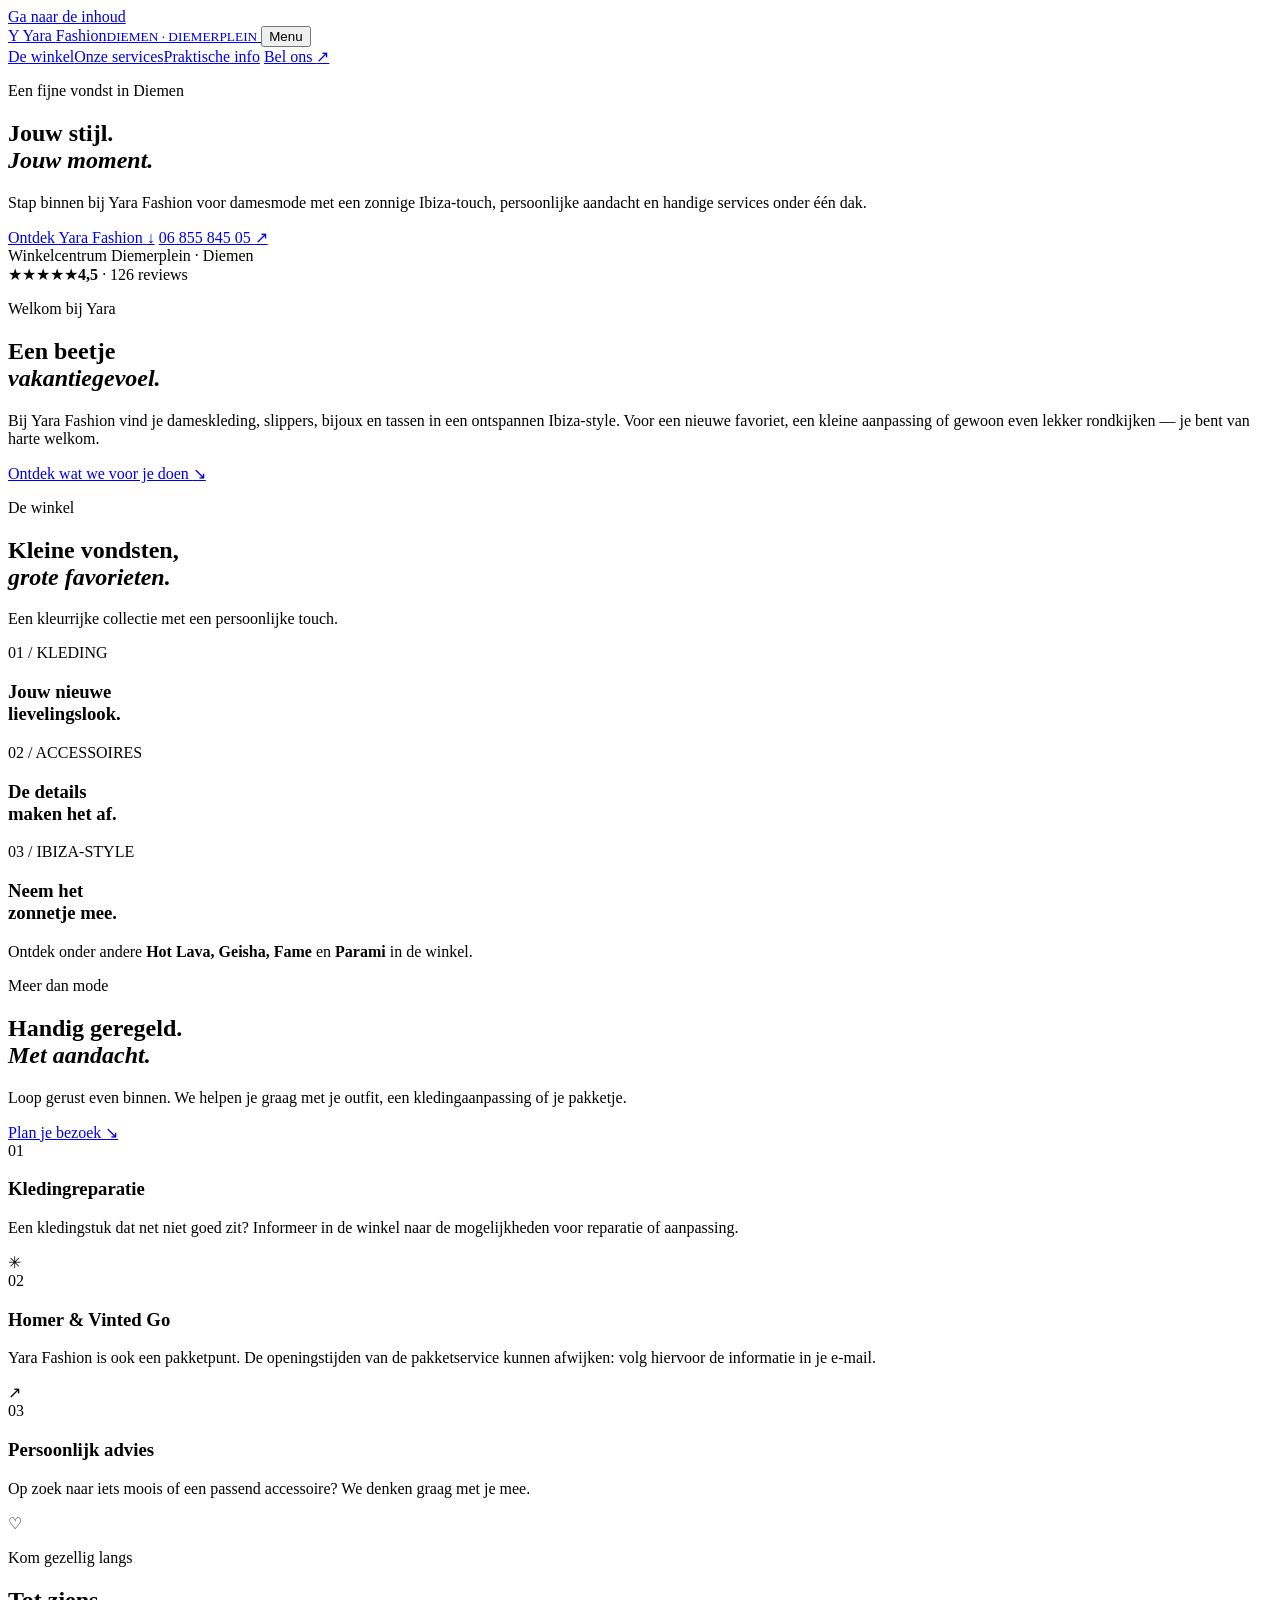
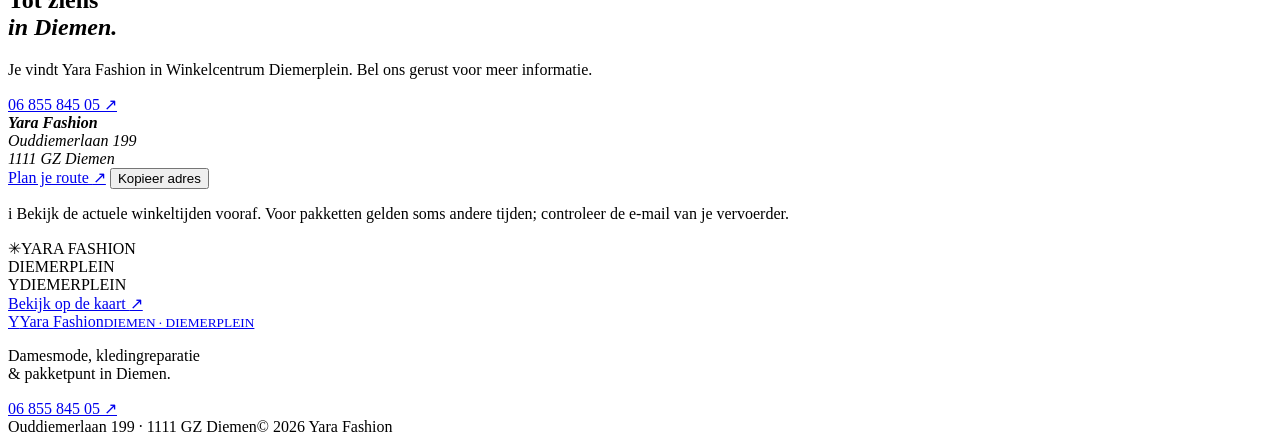
==== index.html @ a8d9d657 "Add initial HTML structure for Yara Fashion site" ====
<!doctype html>
<html lang="nl">
<head>
  <meta charset="utf-8">
  <meta name="viewport" content="width=device-width, initial-scale=1">
  <meta name="theme-color" content="#f7f4ee">
  <meta name="description" content="Ontdek Yara Fashion in Diemen: damesmode in Ibiza-style, kledingreparatie en een Homer- en Vinted Go-pakketpunt in Winkelcentrum Diemerplein.">
  <title>Yara Fashion | Damesmode, kledingreparatie & pakketpunt in Diemen</title>
  <link rel="preconnect" href="https://images.unsplash.com">
  <link rel="stylesheet" href="KledingWebsite.css">
  <script src="KledingWebsite.js" defer></script>
</head>
<body>
  <a class="skip-link" href="#main">Ga naar de inhoud</a>
  <header class="site-header">
    <div class="header-inner">
      <a class="brand" href="#home" aria-label="Yara Fashion — home">
        <span class="brand-mark" aria-hidden="true">Y</span>
        <span class="brand-name">Yara <span>Fashion</span><small>DIEMEN · DIEMERPLEIN</small></span>
      </a>
      <button class="menu-toggle" type="button" aria-expanded="false" aria-controls="site-nav">
        <span class="menu-icon" aria-hidden="true"></span><span class="menu-label">Menu</span>
      </button>
      <nav class="site-nav" id="site-nav" aria-label="Hoofdnavigatie">
        <a href="#collectie">De winkel</a><a href="#services">Onze services</a><a href="#bezoek">Praktische info</a>
        <a class="nav-cta" href="tel:+31685584505">Bel ons <span aria-hidden="true">↗</span></a>
      </nav>
    </div>
  </header>

  <main id="main">
    <section class="hero" id="home" aria-labelledby="hero-title">
      <div class="hero-image" role="img" aria-label="Kleurrijke damesmode en accessoires"></div>
      <div class="hero-overlay"></div>
      <div class="hero-content">
        <p class="eyebrow"><span></span> Een fijne vondst in Diemen</p>
        <h1 id="hero-title">Jouw stijl.<br><em>Jouw moment.</em></h1>
        <p class="hero-intro">Stap binnen bij Yara Fashion voor damesmode met een zonnige Ibiza-touch, persoonlijke aandacht en handige services onder één dak.</p>
        <div class="hero-actions">
          <a class="button button-light" href="#collectie">Ontdek Yara Fashion <span aria-hidden="true">↓</span></a>
          <a class="hero-phone" href="tel:+31685584505">06 855 845 05 <span aria-hidden="true">↗</span></a>
        </div>
      </div>
      <div class="hero-note"><span class="note-dot"></span> Winkelcentrum Diemerplein · Diemen</div>
      <div class="hero-rating" aria-label="4,5 van 5 sterren op basis van 126 reviews">
        <span class="stars" aria-hidden="true">★★★★★</span><span><strong>4,5</strong> <i>·</i> 126 reviews</span>
      </div>
    </section>

    <section class="intro section-wrap" id="collectie">
      <div class="intro-heading">
        <p class="eyebrow eyebrow-dark"><span></span> Welkom bij Yara</p>
        <h2>Een beetje<br><em>vakantiegevoel.</em></h2>
      </div>
      <div class="intro-copy">
        <p>Bij Yara Fashion vind je dameskleding, slippers, bijoux en tassen in een ontspannen Ibiza-style. Voor een nieuwe favoriet, een kleine aanpassing of gewoon even lekker rondkijken — je bent van harte welkom.</p>
        <a class="text-link" href="#services">Ontdek wat we voor je doen <span aria-hidden="true">↘</span></a>
      </div>
    </section>

    <section class="collection section-wrap" aria-labelledby="collection-title">
      <div class="section-heading">
        <div><p class="eyebrow eyebrow-dark"><span></span> De winkel</p><h2 id="collection-title">Kleine vondsten,<br><em>grote favorieten.</em></h2></div>
        <p class="section-aside">Een kleurrijke collectie met een persoonlijke touch.</p>
      </div>
      <div class="collection-grid">
        <article class="collection-card collection-fashion">
          <div class="collection-photo" role="img" aria-label="Damesmode in warme kleuren"></div>
          <div class="collection-caption"><span>01 / KLEDING</span><h3>Jouw nieuwe<br>lievelingslook.</h3></div>
        </article>
        <article class="collection-card collection-accessories">
          <div class="collection-photo" role="img" aria-label="Modeaccessoires en tassen"></div>
          <div class="collection-caption"><span>02 / ACCESSOIRES</span><h3>De details<br>maken het af.</h3></div>
        </article>
        <article class="collection-card collection-summer">
          <div class="collection-photo" role="img" aria-label="Zomerse outfit met een Ibiza-gevoel"></div>
          <div class="collection-caption"><span>03 / IBIZA-STYLE</span><h3>Neem het<br>zonnetje mee.</h3></div>
        </article>
      </div>
      <p class="brands-note">Ontdek onder andere <strong>Hot Lava, Geisha, Fame</strong> en <strong>Parami</strong> in de winkel.</p>
    </section>

    <section class="services" id="services" aria-labelledby="services-title">
      <div class="section-wrap services-inner">
        <div class="services-heading">
          <p class="eyebrow"><span></span> Meer dan mode</p>
          <h2 id="services-title">Handig geregeld.<br><em>Met aandacht.</em></h2>
          <p>Loop gerust even binnen. We helpen je graag met je outfit, een kledingaanpassing of je pakketje.</p>
          <a class="button button-outline" href="#bezoek">Plan je bezoek <span aria-hidden="true">↘</span></a>
        </div>
        <div class="service-list">
          <article class="service-item"><span class="service-number">01</span><div><h3>Kledingreparatie</h3><p>Een kledingstuk dat net niet goed zit? Informeer in de winkel naar de mogelijkheden voor reparatie of aanpassing.</p></div><span class="service-symbol" aria-hidden="true">✳</span></article>
          <article class="service-item"><span class="service-number">02</span><div><h3>Homer &amp; Vinted Go</h3><p>Yara Fashion is ook een pakketpunt. De openingstijden van de pakketservice kunnen afwijken: volg hiervoor de informatie in je e-mail.</p></div><span class="service-symbol" aria-hidden="true">↗</span></article>
          <article class="service-item"><span class="service-number">03</span><div><h3>Persoonlijk advies</h3><p>Op zoek naar iets moois of een passend accessoire? We denken graag met je mee.</p></div><span class="service-symbol" aria-hidden="true">♡</span></article>
        </div>
      </div>
    </section>

    <section class="visit section-wrap" id="bezoek" aria-labelledby="visit-title">
      <div class="visit-copy">
        <p class="eyebrow eyebrow-dark"><span></span> Kom gezellig langs</p>
        <h2 id="visit-title">Tot ziens<br><em>in Diemen.</em></h2>
        <p>Je vindt Yara Fashion in Winkelcentrum Diemerplein. Bel ons gerust voor meer informatie.</p>
        <a class="phone-number" href="tel:+31685584505">06 855 845 05 <span aria-hidden="true">↗</span></a>
        <address><strong>Yara Fashion</strong><br>Ouddiemerlaan 199<br>1111 GZ Diemen</address>
        <div class="visit-actions">
          <a class="button button-dark" href="https://www.google.com/maps/dir/?api=1&amp;destination=Ouddiemerlaan+199%2C+1111+GZ+Diemen" target="_blank" rel="noopener noreferrer">Plan je route <span aria-hidden="true">↗</span></a>
          <button class="copy-address" type="button" data-copy-address>Kopieer adres</button>
        </div>
        <p class="hours-note"><span aria-hidden="true">i</span> Bekijk de actuele winkeltijden vooraf. Voor pakketten gelden soms andere tijden; controleer de e-mail van je vervoerder.</p>
      </div>
      <div class="visit-card">
        <div class="visit-card-top"><span class="card-flower" aria-hidden="true">✳</span><span>YARA FASHION<br>DIEMERPLEIN</span></div>
        <div class="map-art" aria-hidden="true">
          <span class="map-road road-one"></span><span class="map-road road-two"></span>
          <span class="map-block block-one"></span><span class="map-block block-two"></span><span class="map-block block-three"></span>
          <span class="map-pin"><span>Y</span></span><span class="map-label">DIEMERPLEIN</span>
        </div>
        <a class="map-link" href="https://www.google.com/maps/dir/?api=1&amp;destination=Ouddiemerlaan+199%2C+1111+GZ+Diemen" target="_blank" rel="noopener noreferrer">Bekijk op de kaart <span aria-hidden="true">↗</span></a>
      </div>
    </section>
  </main>

  <footer class="site-footer">
    <div class="footer-main">
      <a class="brand footer-brand" href="#home" aria-label="Yara Fashion — terug naar boven">
        <span class="brand-mark" aria-hidden="true">Y</span><span class="brand-name">Yara <span>Fashion</span><small>DIEMEN · DIEMERPLEIN</small></span>
      </a>
      <p>Damesmode, kledingreparatie<br>&amp; pakketpunt in Diemen.</p>
      <a class="footer-phone" href="tel:+31685584505">06 855 845 05 <span aria-hidden="true">↗</span></a>
    </div>
    <div class="footer-bottom"><span>Ouddiemerlaan 199 · 1111 GZ Diemen</span><span>© <span data-year>2026</span> Yara Fashion</span></div>
  </footer>
  <div class="toast" role="status" aria-live="polite" aria-atomic="true"></div>
</body>
</html>
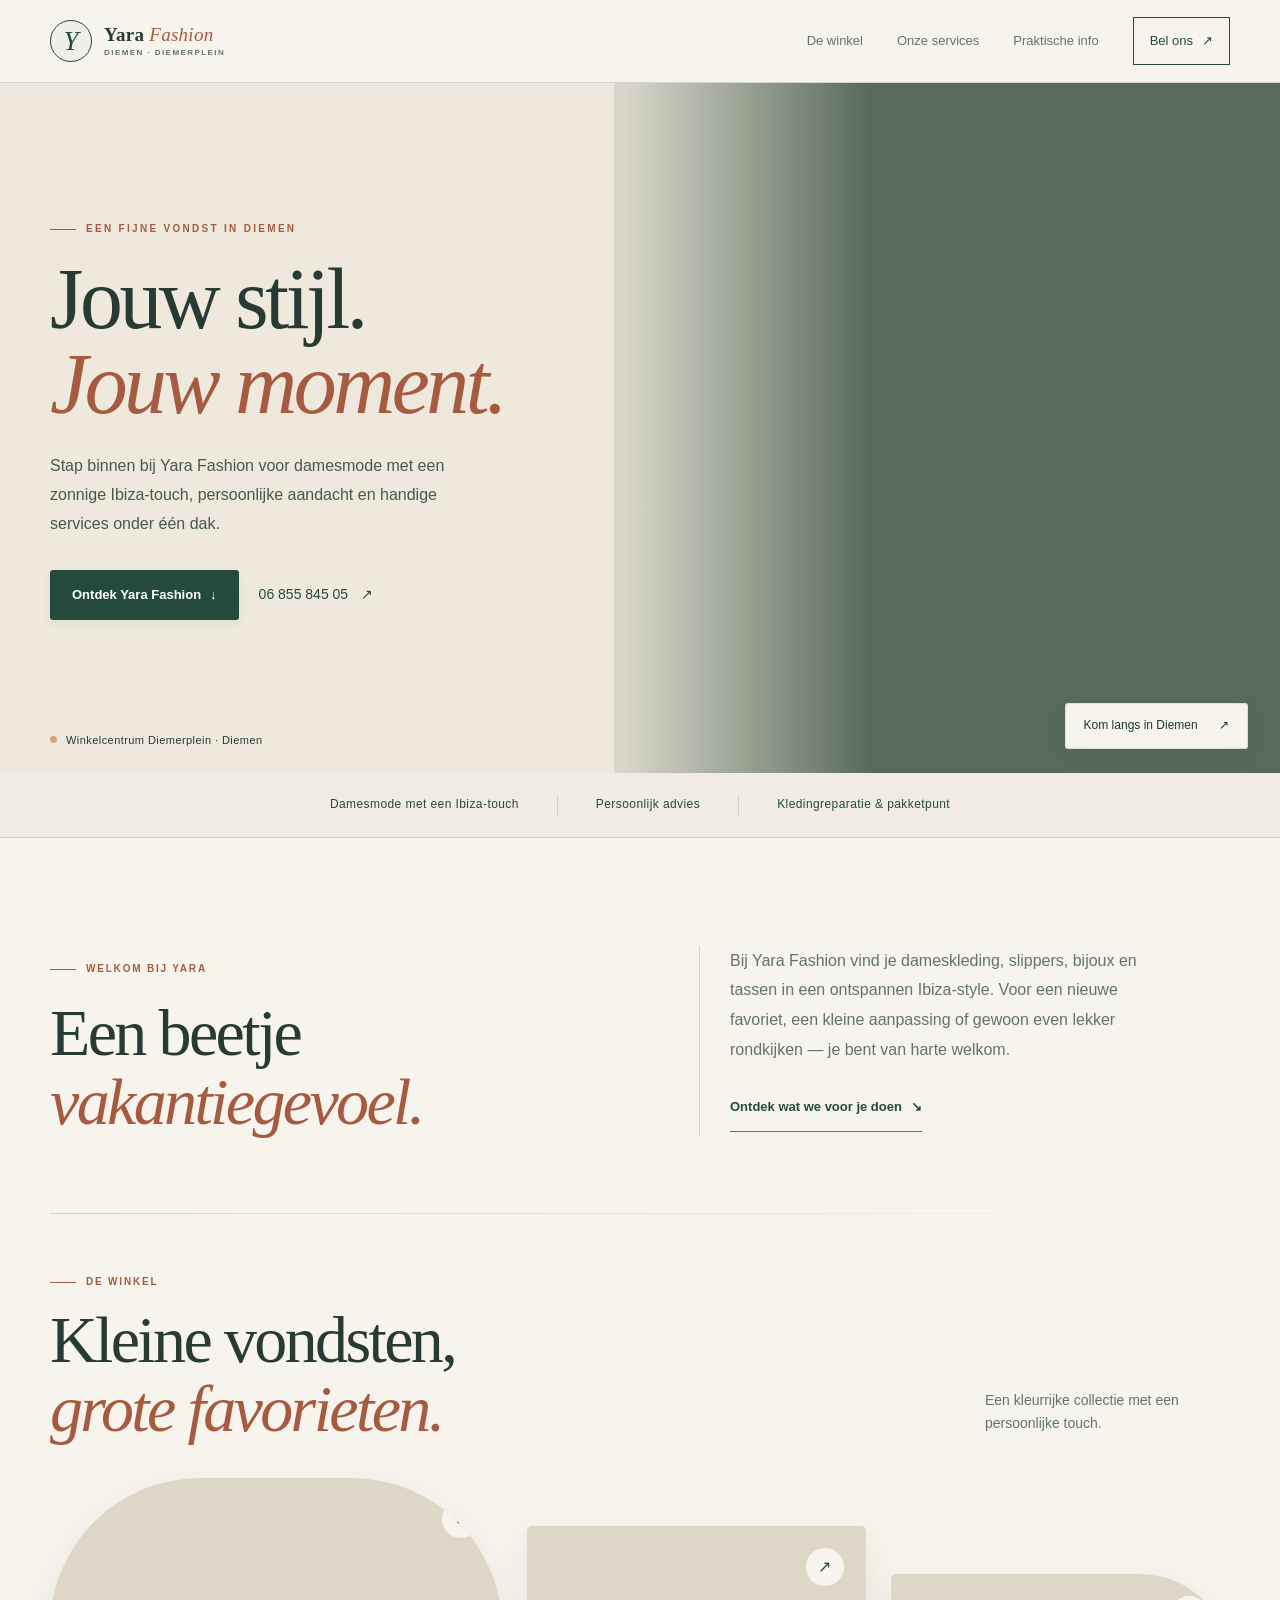
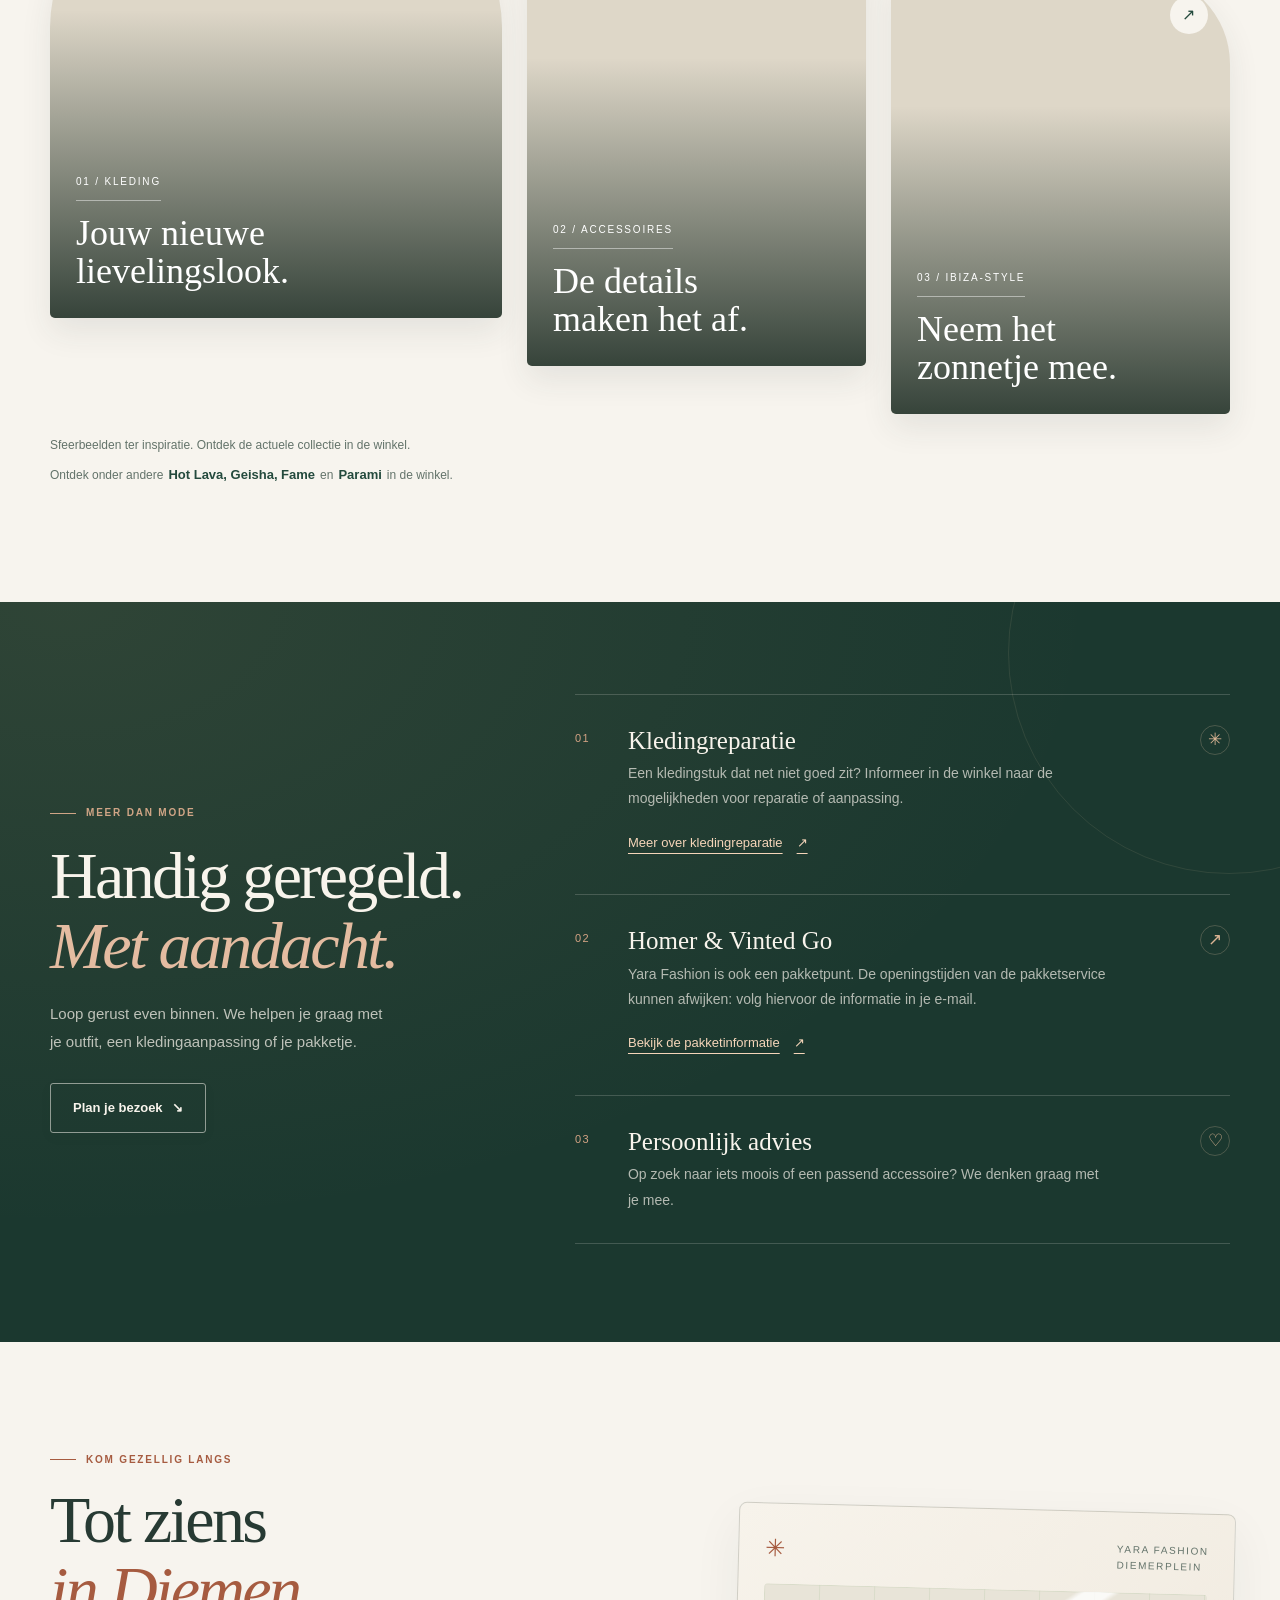
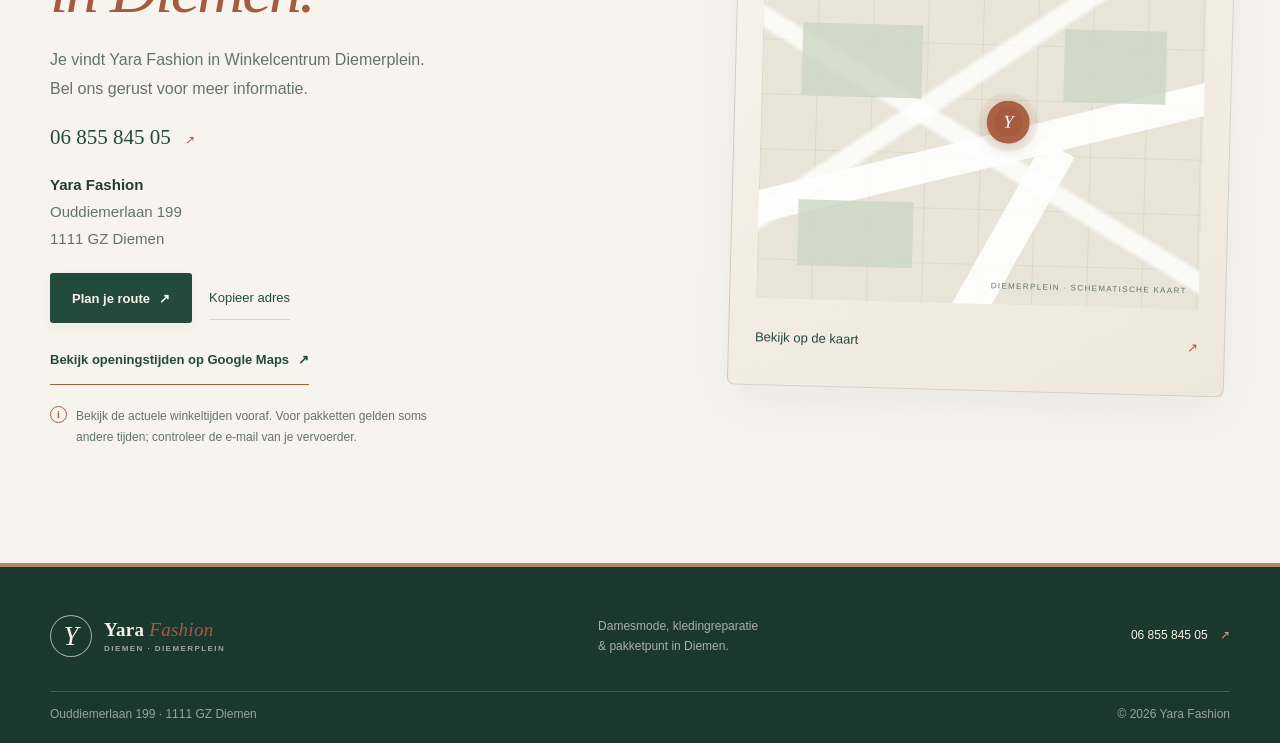
==== commit c08834d8: "Werk Yara Fashion bij met scrollanimaties en informatiepagina’s" ====
--- a/index.html
+++ b/index.html
@@ -7,12 +7,13 @@
   <meta name="description" content="Ontdek Yara Fashion in Diemen: damesmode in Ibiza-style, kledingreparatie en een Homer- en Vinted Go-pakketpunt in Winkelcentrum Diemerplein.">
   <title>Yara Fashion | Damesmode, kledingreparatie & pakketpunt in Diemen</title>
   <link rel="preconnect" href="https://images.unsplash.com">
-  <link rel="stylesheet" href="KledingWebsite.css">
-  <script src="KledingWebsite.js" defer></script>
+  <link rel="stylesheet" href="KledingWebsite.css?v=20261101-pages">
+  <script src="KledingWebsite.js?v=20261101-pages" defer></script>
 </head>
 <body>
   <a class="skip-link" href="#main">Ga naar de inhoud</a>
   <header class="site-header">
+    <div class="reading-progress" aria-hidden="true"></div>
     <div class="header-inner">
       <a class="brand" href="#home" aria-label="Yara Fashion — home">
         <span class="brand-mark" aria-hidden="true">Y</span>
@@ -22,7 +23,7 @@
         <span class="menu-icon" aria-hidden="true"></span><span class="menu-label">Menu</span>
       </button>
       <nav class="site-nav" id="site-nav" aria-label="Hoofdnavigatie">
-        <a href="#collectie">De winkel</a><a href="#services">Onze services</a><a href="#bezoek">Praktische info</a>
+        <a href="collectie.html">De winkel</a><a href="#services">Onze services</a><a href="#bezoek">Praktische info</a>
         <a class="nav-cta" href="tel:+31685584505">Bel ons <span aria-hidden="true">↗</span></a>
       </nav>
     </div>
@@ -37,15 +38,17 @@
         <h1 id="hero-title">Jouw stijl.<br><em>Jouw moment.</em></h1>
         <p class="hero-intro">Stap binnen bij Yara Fashion voor damesmode met een zonnige Ibiza-touch, persoonlijke aandacht en handige services onder één dak.</p>
         <div class="hero-actions">
-          <a class="button button-light" href="#collectie">Ontdek Yara Fashion <span aria-hidden="true">↓</span></a>
+          <a class="button button-light" href="collectie.html">Ontdek Yara Fashion <span aria-hidden="true">↓</span></a>
           <a class="hero-phone" href="tel:+31685584505">06 855 845 05 <span aria-hidden="true">↗</span></a>
         </div>
       </div>
       <div class="hero-note"><span class="note-dot"></span> Winkelcentrum Diemerplein · Diemen</div>
-      <div class="hero-rating" aria-label="4,5 van 5 sterren op basis van 126 reviews">
-        <span class="stars" aria-hidden="true">★★★★★</span><span><strong>4,5</strong> <i>·</i> 126 reviews</span>
-      </div>
+      <a class="hero-visit" href="#bezoek">Kom langs in Diemen <span aria-hidden="true">↗</span></a>
     </section>
+
+    <div class="highlights" aria-label="Bij Yara Fashion">
+      <span>Damesmode met een Ibiza-touch</span><span>Persoonlijk advies</span><span>Kledingreparatie &amp; pakketpunt</span>
+    </div>
 
     <section class="intro section-wrap" id="collectie">
       <div class="intro-heading">
@@ -64,19 +67,20 @@
         <p class="section-aside">Een kleurrijke collectie met een persoonlijke touch.</p>
       </div>
       <div class="collection-grid">
-        <article class="collection-card collection-fashion">
+        <a class="collection-card collection-fashion" href="collectie.html#kleding" aria-label="Bekijk de damesmode">
           <div class="collection-photo" role="img" aria-label="Damesmode in warme kleuren"></div>
           <div class="collection-caption"><span>01 / KLEDING</span><h3>Jouw nieuwe<br>lievelingslook.</h3></div>
-        </article>
-        <article class="collection-card collection-accessories">
+        <span class="card-arrow" aria-hidden="true">↗</span></a>
+        <a class="collection-card collection-accessories" href="collectie.html#accessoires" aria-label="Bekijk de accessoires">
           <div class="collection-photo" role="img" aria-label="Modeaccessoires en tassen"></div>
           <div class="collection-caption"><span>02 / ACCESSOIRES</span><h3>De details<br>maken het af.</h3></div>
-        </article>
-        <article class="collection-card collection-summer">
+        <span class="card-arrow" aria-hidden="true">↗</span></a>
+        <a class="collection-card collection-summer" href="collectie.html#ibiza" aria-label="Ontdek de Ibiza-style">
           <div class="collection-photo" role="img" aria-label="Zomerse outfit met een Ibiza-gevoel"></div>
           <div class="collection-caption"><span>03 / IBIZA-STYLE</span><h3>Neem het<br>zonnetje mee.</h3></div>
-        </article>
+        <span class="card-arrow" aria-hidden="true">↗</span></a>
       </div>
+      <p class="photo-note">Sfeerbeelden ter inspiratie. Ontdek de actuele collectie in de winkel.</p>
       <p class="brands-note">Ontdek onder andere <strong>Hot Lava, Geisha, Fame</strong> en <strong>Parami</strong> in de winkel.</p>
     </section>
 
@@ -89,8 +93,8 @@
           <a class="button button-outline" href="#bezoek">Plan je bezoek <span aria-hidden="true">↘</span></a>
         </div>
         <div class="service-list">
-          <article class="service-item"><span class="service-number">01</span><div><h3>Kledingreparatie</h3><p>Een kledingstuk dat net niet goed zit? Informeer in de winkel naar de mogelijkheden voor reparatie of aanpassing.</p></div><span class="service-symbol" aria-hidden="true">✳</span></article>
-          <article class="service-item"><span class="service-number">02</span><div><h3>Homer &amp; Vinted Go</h3><p>Yara Fashion is ook een pakketpunt. De openingstijden van de pakketservice kunnen afwijken: volg hiervoor de informatie in je e-mail.</p></div><span class="service-symbol" aria-hidden="true">↗</span></article>
+          <article class="service-item"><span class="service-number">01</span><div><h3>Kledingreparatie</h3><p>Een kledingstuk dat net niet goed zit? Informeer in de winkel naar de mogelijkheden voor reparatie of aanpassing.</p><a class="service-detail" href="kledingreparatie.html">Meer over kledingreparatie <span aria-hidden="true">↗</span></a></div><span class="service-symbol" aria-hidden="true">✳</span></article>
+          <article class="service-item"><span class="service-number">02</span><div><h3>Homer &amp; Vinted Go</h3><p>Yara Fashion is ook een pakketpunt. De openingstijden van de pakketservice kunnen afwijken: volg hiervoor de informatie in je e-mail.</p><a class="service-detail" href="pakketpunt.html">Bekijk de pakketinformatie <span aria-hidden="true">↗</span></a></div><span class="service-symbol" aria-hidden="true">↗</span></article>
           <article class="service-item"><span class="service-number">03</span><div><h3>Persoonlijk advies</h3><p>Op zoek naar iets moois of een passend accessoire? We denken graag met je mee.</p></div><span class="service-symbol" aria-hidden="true">♡</span></article>
         </div>
       </div>
@@ -107,6 +111,7 @@
           <a class="button button-dark" href="https://www.google.com/maps/dir/?api=1&amp;destination=Ouddiemerlaan+199%2C+1111+GZ+Diemen" target="_blank" rel="noopener noreferrer">Plan je route <span aria-hidden="true">↗</span></a>
           <button class="copy-address" type="button" data-copy-address>Kopieer adres</button>
         </div>
+        <a class="text-link hours-link" href="https://www.google.com/maps/search/?api=1&amp;query=Yara+Fashion+Ouddiemerlaan+199+Diemen" target="_blank" rel="noopener noreferrer">Bekijk openingstijden op Google Maps <span aria-hidden="true">↗</span></a>
         <p class="hours-note"><span aria-hidden="true">i</span> Bekijk de actuele winkeltijden vooraf. Voor pakketten gelden soms andere tijden; controleer de e-mail van je vervoerder.</p>
       </div>
       <div class="visit-card">
@@ -114,7 +119,7 @@
         <div class="map-art" aria-hidden="true">
           <span class="map-road road-one"></span><span class="map-road road-two"></span>
           <span class="map-block block-one"></span><span class="map-block block-two"></span><span class="map-block block-three"></span>
-          <span class="map-pin"><span>Y</span></span><span class="map-label">DIEMERPLEIN</span>
+          <span class="map-pin"><span>Y</span></span><span class="map-label">DIEMERPLEIN · SCHEMATISCHE KAART</span>
         </div>
         <a class="map-link" href="https://www.google.com/maps/dir/?api=1&amp;destination=Ouddiemerlaan+199%2C+1111+GZ+Diemen" target="_blank" rel="noopener noreferrer">Bekijk op de kaart <span aria-hidden="true">↗</span></a>
       </div>
--- a/KledingWebsite.css
+++ b/KledingWebsite.css
@@ -0,0 +1,417 @@
+:root {
+  color-scheme: light;
+  --paper: #f7f4ee;
+  --ink: #273a33;
+  --ink-soft: #63736a;
+  --forest: #244a3d;
+  --forest-dark: #1b382f;
+  --clay: #bd7254;
+  --line: rgba(39, 58, 51, .17);
+  --serif: "Iowan Old Style", "Palatino Linotype", "Book Antiqua", Georgia, serif;
+  --sans: "Avenir Next", Avenir, "Segoe UI", sans-serif;
+}
+
+* { box-sizing: border-box; }
+html { scroll-behavior: smooth; scroll-padding-top: 88px; }
+body { margin: 0; color: var(--ink); background: var(--paper); font-family: var(--sans); line-height: 1.65; -webkit-font-smoothing: antialiased; }
+a { color: inherit; }
+button { font: inherit; }
+button:focus-visible, a:focus-visible { outline: 3px solid var(--clay); outline-offset: 4px; }
+.skip-link { position: absolute; z-index: 20; top: 10px; left: 10px; padding: 10px 14px; color: white; background: var(--forest-dark); transform: translateY(-150%); }
+.skip-link:focus { transform: translateY(0); }
+.site-header { position: sticky; z-index: 10; top: 0; background: rgba(247, 244, 238, .95); border-bottom: 1px solid var(--line); backdrop-filter: blur(14px); }
+.header-inner, .section-wrap, .footer-main, .footer-bottom { width: min(1180px, calc(100% - 64px)); margin-inline: auto; }
+.header-inner { min-height: 82px; display: flex; justify-content: space-between; align-items: center; }
+.brand { display: inline-flex; gap: 12px; align-items: center; color: var(--ink); text-decoration: none; }
+.brand-mark { width: 42px; height: 42px; display: grid; place-items: center; border: 1px solid var(--forest); border-radius: 50%; color: var(--forest); font: italic 27px/1 var(--serif); }
+.brand-name { display: block; font: 600 19px/1.05 var(--serif); letter-spacing: .015em; }
+.brand-name > span { color: var(--clay); font-style: italic; font-weight: 400; }
+.brand-name small { display: block; margin-top: 5px; color: var(--ink-soft); font: 600 8px/1 var(--sans); letter-spacing: .18em; }
+.site-nav { display: flex; align-items: center; gap: 34px; }
+.site-nav a { color: var(--ink-soft); font-size: 12px; text-decoration: none; transition: color .2s ease; }
+.site-nav a:hover { color: var(--clay); }
+.site-nav .nav-cta { padding: 12px 16px; border: 1px solid var(--forest); color: var(--forest); }
+.nav-cta span, .hero-phone span, .text-link span, .button span, .phone-number span, .footer-phone span { margin-left: 9px; }
+.menu-toggle { display: none; }
+
+.hero { min-height: 650px; position: relative; display: flex; align-items: center; overflow: hidden; color: #fffaf1; background: var(--forest-dark); }
+.hero-image, .hero-overlay { position: absolute; inset: 0; }
+.hero-image { background: #586b58 url("https://images.unsplash.com/photo-1483985988355-763728e1935b?auto=format&fit=crop&w=2200&q=85") center 43% / cover no-repeat; }
+.hero-overlay { background: linear-gradient(90deg, rgba(19, 39, 32, .8), rgba(20, 39, 31, .45) 48%, rgba(21, 36, 31, .08)); }
+.hero-content { position: relative; z-index: 1; width: min(1180px, calc(100% - 64px)); margin: -5px auto 0; padding: 80px 0 94px 5%; }
+.eyebrow { display: flex; align-items: center; gap: 10px; margin: 0 0 20px; color: #e0c5a9; font-size: 10px; font-weight: 600; letter-spacing: .18em; text-transform: uppercase; }
+.eyebrow > span { width: 26px; height: 1px; background: currentColor; }
+.eyebrow-dark { color: var(--clay); }
+.hero h1, .intro h2, .section-heading h2, .services h2, .visit h2 { margin: 0; font: 400 clamp(54px, 7vw, 87px)/.99 var(--serif); letter-spacing: -.04em; }
+.hero h1 em, .intro h2 em, .section-heading h2 em, .services h2 em, .visit h2 em { color: #e8c8a9; font-weight: 400; }
+.hero-intro { max-width: 435px; margin: 25px 0 0; color: rgba(255, 250, 241, .84); font-size: 14px; line-height: 1.9; }
+.hero-actions { display: flex; align-items: center; gap: 25px; margin-top: 31px; }
+.button { min-height: 48px; display: inline-flex; align-items: center; justify-content: center; padding: 0 18px; font-size: 11px; font-weight: 650; text-decoration: none; transition: transform .2s ease, background-color .2s ease; }
+.button:hover { transform: translateY(-2px); }
+.button-light { color: var(--forest-dark); background: var(--paper); }
+.hero-phone { color: white; font-size: 12px; text-decoration: none; }
+.hero-note, .hero-rating { position: absolute; z-index: 1; bottom: 24px; font-size: 10px; letter-spacing: .04em; }
+.hero-note { left: max(32px, calc((100% - 1180px) / 2)); display: flex; align-items: center; gap: 9px; color: rgba(255, 250, 241, .82); }
+.note-dot { width: 7px; height: 7px; border-radius: 50%; background: #d2a47e; }
+.hero-rating { right: max(32px, calc((100% - 1180px) / 2)); display: flex; gap: 11px; align-items: center; color: rgba(255, 250, 241, .82); }
+.hero-rating .stars { color: #e9c38c; letter-spacing: .12em; }
+.hero-rating strong { color: white; font-weight: 600; }
+.hero-rating i { padding-inline: 3px; color: #d0a888; font-style: normal; }
+
+.intro { display: grid; grid-template-columns: 1fr 1fr; gap: 10%; align-items: end; padding-block: 108px 100px; }
+.intro h2, .section-heading h2, .services h2, .visit h2 { font-size: clamp(48px, 5.2vw, 66px); }
+.intro h2 em, .section-heading h2 em, .visit h2 em { color: var(--clay); }
+.intro-copy { max-width: 475px; padding-bottom: 4px; }
+.intro-copy p, .visit-copy > p:not(.eyebrow):not(.hours-note) { margin: 0 0 24px; color: var(--ink-soft); font-size: 14px; line-height: 1.95; }
+.text-link { display: inline-flex; padding-bottom: 6px; border-bottom: 1px solid var(--clay); color: var(--forest); font-size: 11px; font-weight: 650; text-decoration: none; }
+.collection { padding-block: 24px 116px; }
+.section-heading { display: flex; justify-content: space-between; align-items: end; margin-bottom: 35px; }
+.section-heading .eyebrow { margin-bottom: 14px; }
+.section-aside { max-width: 205px; margin: 0 0 8px; color: var(--ink-soft); font-size: 12px; }
+.collection-grid { display: grid; grid-template-columns: 1.2fr .9fr .9fr; gap: 17px; }
+.collection-card { min-height: 400px; position: relative; overflow: hidden; background: #ded7c8; }
+.collection-photo, .collection-card::after { position: absolute; inset: 0; }
+.collection-photo { background-position: center; background-size: cover; transition: transform .5s ease; }
+.collection-card:hover .collection-photo { transform: scale(1.045); }
+.collection-fashion .collection-photo { background-image: url("https://images.unsplash.com/photo-1490481651871-ab68de25d43d?auto=format&fit=crop&w=950&q=80"); }
+.collection-accessories .collection-photo { background-image: url("https://images.unsplash.com/photo-1584917865442-de89df76afd3?auto=format&fit=crop&w=850&q=80"); }
+.collection-summer .collection-photo { background-image: url("https://images.unsplash.com/photo-1539109136881-3be0616acf4b?auto=format&fit=crop&w=850&q=80"); }
+.collection-card::after { content: ""; background: linear-gradient(180deg, transparent 37%, rgba(28, 42, 35, .7)); }
+.collection-caption { position: absolute; z-index: 1; right: 23px; bottom: 24px; left: 23px; color: white; }
+.collection-caption > span { font-size: 8px; letter-spacing: .17em; }
+.collection-caption h3 { margin: 8px 0 0; font: 400 32px/1.04 var(--serif); }
+.brands-note { margin: 20px 0 0; color: var(--ink-soft); font-size: 11px; }
+.brands-note strong { color: var(--forest); font-weight: 650; }
+
+.services { padding-block: 92px 98px; color: #f8f4ec; background: var(--forest-dark); }
+.services-inner { display: grid; grid-template-columns: .78fr 1.22fr; gap: 9%; align-items: center; }
+.services .eyebrow { color: #d0a586; }
+.services h2 em { color: #e4bca1; }
+.services-heading > p:not(.eyebrow) { max-width: 335px; margin: 20px 0 26px; color: rgba(248, 244, 236, .73); font-size: 13px; line-height: 1.9; }
+.button-outline { border: 1px solid rgba(248, 244, 236, .53); color: #f8f4ec; }
+.button-outline:hover { background: rgba(255,255,255,.08); }
+.service-item { display: grid; grid-template-columns: 36px 1fr 28px; gap: 17px; align-items: start; padding: 24px 0; border-bottom: 1px solid rgba(248, 244, 236, .18); }
+.service-item:first-child { border-top: 1px solid rgba(248, 244, 236, .18); }
+.service-number { padding-top: 4px; color: #d4a384; font-size: 9px; letter-spacing: .12em; }
+.service-item h3 { margin: 0 0 5px; font: 400 25px/1.25 var(--serif); }
+.service-item p { max-width: 480px; margin: 0; color: rgba(248, 244, 236, .69); font-size: 11px; line-height: 1.8; }
+.service-symbol { justify-self: end; color: #dbb493; font-size: 19px; }
+
+.visit { display: grid; grid-template-columns: 1fr .9fr; gap: 11%; align-items: center; padding-block: 110px 116px; }
+.visit-copy { max-width: 450px; }
+.visit .eyebrow { margin-bottom: 17px; }
+.visit-copy > p:not(.eyebrow):not(.hours-note) { max-width: 375px; margin-top: 21px; margin-bottom: 19px; }
+.phone-number { display: inline-block; margin-bottom: 19px; color: var(--forest); font: 500 21px/1.4 var(--serif); text-decoration: none; }
+.phone-number span { color: var(--clay); font: 12px var(--sans); }
+address { color: var(--ink-soft); font-size: 12px; font-style: normal; line-height: 1.8; }
+address strong { color: var(--ink); font-weight: 650; }
+.visit-actions { display: flex; align-items: center; gap: 17px; margin-top: 21px; }
+.button-dark { color: var(--paper); background: var(--forest); }
+.button-dark:hover { background: var(--forest-dark); }
+.copy-address { padding: 9px 0; border: 0; border-bottom: 1px solid var(--line); color: var(--forest); background: transparent; cursor: pointer; font-size: 10px; }
+.hours-note { display: flex; gap: 9px; max-width: 395px; margin: 21px 0 0; color: var(--ink-soft); font-size: 10px; line-height: 1.7; }
+.hours-note > span { flex: 0 0 17px; width: 17px; height: 17px; display: grid; place-items: center; border: 1px solid var(--clay); border-radius: 50%; color: var(--clay); font: 600 10px var(--serif); }
+.visit-card { padding: 20px; border: 1px solid var(--line); background: #f3efe7; }
+.visit-card-top { display: flex; align-items: center; justify-content: space-between; color: var(--ink-soft); font-size: 8px; letter-spacing: .16em; line-height: 1.6; }
+.card-flower { color: var(--clay); font-size: 24px; }
+.map-art { height: 315px; position: relative; overflow: hidden; margin-block: 16px; background-color: #e8e4d8; background-image: linear-gradient(30deg, transparent 47%, rgba(255,255,255,.8) 48%, rgba(255,255,255,.8) 51%, transparent 52%), linear-gradient(145deg, transparent 35%, rgba(255,255,255,.8) 36%, rgba(255,255,255,.8) 39%, transparent 40%), linear-gradient(90deg, rgba(200,211,185,.48) 1px, transparent 1px), linear-gradient(rgba(200,211,185,.48) 1px, transparent 1px); background-size: auto, auto, 55px 55px, 55px 55px; }
+.map-road { position: absolute; display: block; background: rgba(255,255,255,.88); transform-origin: center; }
+.road-one { top: 47%; left: -10%; width: 120%; height: 32px; transform: rotate(-15deg); }
+.road-two { top: 42%; left: 41%; width: 35px; height: 135%; transform: rotate(28deg); }
+.map-block { position: absolute; display: block; background: #cdd8c5; opacity: .8; }
+.block-one { top: 12%; left: 9%; width: 27%; height: 23%; }
+.block-two { top: 68%; left: 9%; width: 26%; height: 21%; }
+.block-three { top: 12%; right: 9%; width: 23%; height: 23%; }
+.map-pin { position: absolute; top: 35%; left: 51%; width: 43px; height: 43px; display: grid; place-items: center; border: 7px solid rgba(189, 114, 84, .22); border-radius: 50%; background: var(--clay); box-shadow: 0 5px 14px rgba(78, 53, 38, .22); }
+.map-pin span { color: white; font: italic 18px var(--serif); }
+.map-label { position: absolute; right: 13px; bottom: 12px; color: var(--ink-soft); font-size: 8px; letter-spacing: .17em; }
+.map-link { display: flex; justify-content: space-between; color: var(--forest); font-size: 10px; text-decoration: none; }
+.map-link span { color: var(--clay); }
+.site-footer { padding-block: 32px 18px; color: #f5f1e8; background: #1b382f; }
+.footer-main { display: flex; align-items: center; justify-content: space-between; padding-bottom: 25px; }
+.footer-brand { color: #f5f1e8; }
+.footer-brand .brand-mark { border-color: rgba(245, 241, 232, .65); color: #f5f1e8; }
+.footer-brand .brand-name small { color: rgba(245, 241, 232, .6); }
+.footer-main > p { margin: 0; color: rgba(245, 241, 232, .65); font-size: 10px; line-height: 1.7; }
+.footer-phone { color: #f5f1e8; font-size: 12px; text-decoration: none; }
+.footer-phone span { color: #d4a384; }
+.footer-bottom { display: flex; justify-content: space-between; padding-top: 13px; border-top: 1px solid rgba(245, 241, 232, .18); color: rgba(245, 241, 232, .58); font-size: 9px; }
+.toast { position: fixed; z-index: 15; right: 22px; bottom: 22px; max-width: calc(100% - 44px); padding: 12px 16px; color: white; background: var(--forest-dark); box-shadow: 0 6px 24px rgba(0,0,0,.18); font-size: 12px; opacity: 0; pointer-events: none; transform: translateY(10px); transition: opacity .2s ease, transform .2s ease; }
+.toast.is-visible { opacity: 1; transform: translateY(0); }
+
+@media (max-width: 820px) {
+  .header-inner, .section-wrap, .footer-main, .footer-bottom, .hero-content { width: min(100% - 44px, 650px); }
+  .header-inner { min-height: 72px; }
+  .menu-toggle { display: inline-flex; align-items: center; gap: 9px; padding: 10px 0 10px 10px; border: 0; color: var(--forest); background: transparent; cursor: pointer; font-size: 11px; }
+  .menu-icon, .menu-icon::before, .menu-icon::after { width: 20px; height: 1px; display: block; background: currentColor; transition: transform .2s ease; }
+  .menu-icon { position: relative; }
+  .menu-icon::before, .menu-icon::after { position: absolute; left: 0; content: ""; }
+  .menu-icon::before { top: -6px; }
+  .menu-icon::after { top: 6px; }
+  .menu-toggle[aria-expanded="true"] .menu-icon { background: transparent; }
+  .menu-toggle[aria-expanded="true"] .menu-icon::before { top: 0; transform: rotate(45deg); }
+  .menu-toggle[aria-expanded="true"] .menu-icon::after { top: 0; transform: rotate(-45deg); }
+  .site-nav { position: absolute; top: calc(100% + 1px); right: 0; left: 0; display: none; align-items: stretch; gap: 0; padding: 8px 22px 18px; border-bottom: 1px solid var(--line); background: var(--paper); }
+  .site-nav.is-open { display: flex; flex-direction: column; }
+  .site-nav a { padding: 13px 0; border-bottom: 1px solid var(--line); }
+  .site-nav .nav-cta { align-self: flex-start; margin-top: 12px; padding: 10px 14px; border: 1px solid var(--forest); }
+  .hero { min-height: 600px; }
+  .hero-content { padding-left: 0; }
+  .intro { gap: 6%; padding-block: 82px; }
+  .collection { padding-bottom: 84px; }
+  .collection-grid { grid-template-columns: 1fr 1fr; }
+  .collection-card { min-height: 350px; }
+  .collection-card:first-child { grid-column: 1 / -1; min-height: 390px; }
+  .services-inner { grid-template-columns: 1fr; gap: 45px; }
+  .services-heading > p:not(.eyebrow) { max-width: 430px; }
+  .visit { gap: 7%; padding-block: 82px; }
+  .map-art { height: 280px; }
+}
+
+@media (max-width: 560px) {
+  html { scroll-padding-top: 72px; }
+  .header-inner, .section-wrap, .footer-main, .footer-bottom, .hero-content { width: calc(100% - 36px); }
+  .hero { min-height: 590px; align-items: end; }
+  .hero-image { background-position: 58% center; }
+  .hero-overlay { background: linear-gradient(0deg, rgba(19, 39, 32, .88), rgba(20, 39, 31, .56) 58%, rgba(21, 36, 31, .16)); }
+  .hero-content { margin: 0 auto 56px; padding-block: 80px 20px; }
+  .hero h1 { font-size: clamp(57px, 14vw, 74px); }
+  .hero-intro { max-width: 360px; font-size: 12px; }
+  .hero-actions { align-items: flex-start; flex-direction: column; gap: 14px; }
+  .hero-note { left: 18px; bottom: 17px; font-size: 9px; }
+  .hero-rating { right: 18px; bottom: 17px; gap: 6px; font-size: 9px; }
+  .hero-rating .stars { letter-spacing: .04em; }
+  .brand-name { font-size: 17px; }
+  .brand-mark { width: 38px; height: 38px; }
+  .intro { grid-template-columns: 1fr; gap: 22px; padding-block: 70px; }
+  .intro h2, .section-heading h2, .services h2, .visit h2 { font-size: 52px; }
+  .intro-copy p { font-size: 12px; }
+  .collection { padding: 0 0 70px; }
+  .section-heading { align-items: flex-start; flex-direction: column; gap: 13px; margin-bottom: 23px; }
+  .section-aside { margin: 0; }
+  .collection-grid { grid-template-columns: 1fr; gap: 12px; }
+  .collection-card, .collection-card:first-child { min-height: 330px; grid-column: auto; }
+  .collection-card:first-child { min-height: 370px; }
+  .collection-caption h3 { font-size: 30px; }
+  .services { padding-block: 70px; }
+  .services-inner { gap: 35px; }
+  .service-item { grid-template-columns: 28px 1fr 18px; gap: 11px; padding-block: 19px; }
+  .service-item h3 { font-size: 23px; }
+  .service-item p { font-size: 10px; }
+  .visit { grid-template-columns: 1fr; gap: 38px; padding-block: 72px; }
+  .visit-actions { flex-wrap: wrap; }
+  .map-art { height: 260px; }
+  .footer-main { align-items: flex-start; flex-direction: column; gap: 18px; }
+  .footer-main > p br { display: none; }
+  .footer-bottom { gap: 8px; flex-direction: column; }
+}
+
+@media (prefers-reduced-motion: reduce) {
+  *, *::before, *::after { scroll-behavior: auto !important; transition-duration: .01ms !important; }
+}
+
+/* Verfijning: rustige boutique-uitstraling en grotere, toegankelijke bediening. */
+:root { --clay: #a65b40; }
+::selection { color: #fffaf1; background: var(--forest); }
+.site-nav a { display: inline-flex; align-items: center; min-height: 44px; font-size: 13px; }
+.site-nav a[aria-current="location"] { color: var(--clay); }
+.hero { min-height: 690px; color: var(--ink); background: #eee8dd; }
+.hero-image { left: 48%; background-position: 57% center; }
+.hero-overlay { background: linear-gradient(90deg, #eee8dd 40%, rgba(238,232,221,.85) 49%, transparent 68%); }
+.hero-content { padding: 100px 0 110px; }
+.hero .eyebrow { color: var(--clay); }
+.hero h1 { font-size: clamp(62px, 6.7vw, 94px); }
+.hero h1 em { color: var(--clay); }
+.hero-intro { max-width: 410px; color: #46594e; font-size: 16px; line-height: 1.8; }
+.hero-actions { gap: 20px; flex-wrap: wrap; max-width: 460px; }
+.button { min-height: 50px; padding: 0 22px; font-size: 13px; }
+.button-light { color: white; background: var(--forest); }
+.button-light:hover { background: var(--forest-dark); }
+.hero-phone { color: var(--forest); font-size: 14px; padding-block: 12px; }
+.hero-note { color: var(--ink); font-size: 11px; }
+.hero-visit { position: absolute; right: 32px; bottom: 24px; z-index: 1; padding: 12px 18px; color: var(--forest-dark); background: var(--paper); text-decoration: none; font-size: 12px; }
+.hero-visit span { margin-left: 18px; }
+.highlights { display: flex; justify-content: center; gap: 0; padding: 22px 24px; border-bottom: 1px solid var(--line); }
+.highlights span { padding: 0 38px; color: var(--forest); font-size: 12px; letter-spacing: .035em; text-align: center; }
+.highlights span + span { border-left: 1px solid var(--line); }
+.intro-copy p, .visit-copy > p:not(.eyebrow):not(.hours-note) { font-size: 16px; line-height: 1.85; }
+.text-link { min-height: 44px; align-items: center; font-size: 13px; }
+.section-aside { font-size: 14px; max-width: 245px; }
+.collection-grid { gap: 22px; }
+.collection-card { min-height: 440px; }
+.collection-card:nth-child(2) { margin-top: 48px; }
+.collection-card:nth-child(3) { margin-top: 96px; }
+.collection-caption > span { font-size: 10px; }
+.collection-caption h3 { font-size: 36px; }
+.photo-note, .brands-note { color: var(--ink-soft); font-size: 12px; }
+.photo-note { margin: 22px 0 0; }
+.brands-note { margin-top: 8px; }
+.services-heading > p:not(.eyebrow) { font-size: 15px; }
+.service-item { padding-block: 30px; }
+.service-item p { font-size: 14px; line-height: 1.8; }
+.service-number { font-size: 11px; }
+address { font-size: 15px; }
+.copy-address { min-height: 44px; font-size: 13px; }
+.hours-link { margin-top: 18px; }
+.hours-note { font-size: 12px; }
+.visit-card { padding: 26px; box-shadow: 0 18px 50px rgba(39,58,51,.06); }
+.map-link { min-height: 44px; align-items: center; font-size: 13px; }
+.footer-main > p, .footer-bottom { font-size: 12px; }
+.toast { font-size: 14px; }
+@media (max-width: 1000px) {
+  .hero-intro { max-width: 360px; }
+  .hero h1 { font-size: 72px; }
+  .highlights span { padding-inline: 22px; }
+}
+@media (max-width: 820px) {
+  .hero { min-height: 620px; }
+  .hero-image { left: 35%; }
+  .hero-overlay { background: linear-gradient(90deg, #eee8dd 22%, rgba(238,232,221,.88) 45%, rgba(238,232,221,.12)); }
+  .hero-content { padding-block: 80px 110px; }
+  .site-nav { max-height: calc(100dvh - 74px); overflow-y: auto; box-shadow: 0 16px 24px rgba(27,56,47,.08); }
+  .menu-toggle { min-height: 44px; font-size: 13px; }
+  .collection-card:nth-child(n) { margin-top: 0; }
+  .collection-card { min-height: 360px; }
+  .highlights { flex-wrap: wrap; gap: 12px 0; }
+  .highlights span { font-size: 11px; padding-inline: 16px; }
+}
+@media (max-width: 560px) {
+  .hero { min-height: auto; padding-top: 280px; }
+  .hero-image { inset: 0 0 auto; height: 320px; background-position: center 42%; }
+  .hero-overlay { background: linear-gradient(0deg, #eee8dd 0%, rgba(238,232,221,0) 24%); }
+  .hero-content { width: calc(100% - 40px); margin: 0 auto; padding: 25px 0 95px; }
+  .hero h1 { font-size: clamp(48px, 12.5vw, 70px); }
+  .hero-intro { max-width: 100%; font-size: 15px; }
+  .hero-actions { flex-direction: row; align-items: center; gap: 8px 18px; margin-top: 24px; }
+  .hero-phone { font-size: 13px; }
+  .hero-note { left: 20px; bottom: 20px; max-width: 165px; font-size: 10px; }
+  .hero-visit { right: 18px; bottom: 16px; padding: 12px; font-size: 11px; }
+  .hero-visit span { margin-left: 5px; }
+  .highlights { padding: 19px 20px; justify-content: flex-start; gap: 9px; }
+  .highlights span { width: 100%; padding: 0; text-align: left; font-size: 12px; }
+  .highlights span::before { content: "✳"; margin-right: 12px; color: var(--clay); }
+  .highlights span + span { border: 0; }
+  .intro h2, .section-heading h2, .services h2, .visit h2 { font-size: clamp(42px, 12vw, 52px); }
+  .intro-copy p { font-size: 15px; }
+  .collection-card:nth-child(n) { min-height: 390px; }
+  .service-item { grid-template-columns: 24px 1fr; gap: 10px; }
+  .service-symbol { display: none; }
+  .service-item p { font-size: 14px; }
+  .visit-card { padding: 18px; }
+}
+
+/* Boutique-details en subtiele interactie. Inhoud blijft zonder JavaScript zichtbaar. */
+:root { --ease-out: cubic-bezier(.22, 1, .36, 1); }
+.site-header { transition: box-shadow .3s ease, background-color .3s ease; }
+.site-header.is-scrolled { background: rgba(247,244,238,.98); box-shadow: 0 6px 28px rgba(27,56,47,.07); }
+.reading-progress { position: absolute; inset: auto 0 -1px; height: 2px; background: var(--clay); transform: scaleX(var(--scroll-progress, 0)); transform-origin: left; pointer-events: none; }
+.site-nav a:not(.nav-cta) { position: relative; }
+.site-nav a:not(.nav-cta)::after { content: ""; position: absolute; right: 0; bottom: 5px; left: 0; height: 1px; background: var(--clay); transform: scaleX(0); transform-origin: left; transition: transform .3s var(--ease-out); }
+.site-nav a[aria-current="location"]::after { transform: scaleX(1); }
+.brand-mark { background: rgba(36,74,61,.035); }
+.hero { isolation: isolate; }
+.hero h1 { text-wrap: balance; }
+.hero-content .eyebrow { letter-spacing: .23em; }
+.hero-visit { border: 1px solid rgba(39,58,51,.12); border-radius: 3px; box-shadow: 0 6px 25px rgba(27,56,47,.06); transition: background-color .25s ease, transform .3s var(--ease-out); }
+.hero-visit:hover { background: white; transform: translateY(-3px); }
+.button { border-radius: 3px; box-shadow: 0 4px 12px rgba(27,56,47,.05); }
+.button span, .text-link span, .map-link span { display: inline-block; transition: transform .3s var(--ease-out); }
+.button:hover span, .text-link:hover span, .map-link:hover span { transform: translate(3px, -2px); }
+.button-light:hover, .button-dark:hover { box-shadow: 0 8px 22px rgba(27,56,47,.18); }
+.highlights { background: #f0ece3; }
+.intro { position: relative; }
+.intro::after { content: ""; position: absolute; bottom: 22px; left: 0; width: 100%; height: 1px; background: linear-gradient(90deg, var(--line), transparent); }
+.intro-copy { border-left: 1px solid var(--line); padding-left: 30px; }
+.section-heading h2, .intro h2, .visit h2, .services h2 { line-height: 1.05; }
+.collection { padding-top: 38px; }
+.collection-grid { align-items: start; gap: 25px; }
+.collection-card { border-radius: 5px; box-shadow: 0 14px 32px rgba(39,58,51,.09); }
+.collection-card:first-child { border-radius: 150px 150px 5px 5px; }
+.collection-card:nth-child(3) { border-radius: 5px 90px 5px 5px; }
+.collection-photo { transition: transform 1.1s var(--ease-out); }
+.collection-card::after { background: linear-gradient(180deg, transparent 30%, rgba(17,35,27,.82)); pointer-events: none; }
+.collection-caption { bottom: 28px; left: 26px; }
+.collection-caption > span { display: inline-block; padding-bottom: 10px; border-bottom: 1px solid rgba(255,255,255,.45); letter-spacing: .18em; }
+.collection-caption h3 { margin-top: 14px; }
+.brands-note { display: flex; flex-wrap: wrap; gap: 5px; align-items: baseline; }
+.brands-note strong { font-size: 13px; }
+.services { position: relative; overflow: hidden; background-image: radial-gradient(ellipse at 5% 0%, rgba(192,158,107,.12), transparent 60%); }
+.services::before { content: ""; position: absolute; top: -170px; right: -170px; width: 440px; height: 440px; border: 1px solid rgba(232,200,169,.1); border-radius: 50%; pointer-events: none; }
+.services-inner { position: relative; }
+.service-item { transition: border-color .3s ease; }
+.service-symbol { width: 30px; height: 30px; display: grid; place-items: center; border: 1px solid rgba(232,200,169,.23); border-radius: 50%; font-size: 17px; }
+.visit-card { border-radius: 8px; background: linear-gradient(145deg, #f7f3eb, #eee7db); transform: rotate(1.5deg); }
+.map-art { border-radius: 4px; }
+.visit-card-top { font-size: 10px; }
+.map-pin { outline: 8px solid rgba(189,114,84,.08); }
+.site-footer { border-top: 4px solid #b58665; }
+.footer-main { padding-block: 16px 34px; }
+@media (hover: hover) and (pointer: fine) {
+  .site-nav a:hover::after { transform: scaleX(1); }
+  .collection-card:hover .collection-photo { transform: scale(1.06); }
+  .service-item:hover { border-color: rgba(232,200,169,.6); }
+}
+@media (max-width: 820px) {
+  .site-nav a:not(.nav-cta)::after { display: none; }
+  .site-nav a[aria-current="location"] { font-weight: 650; }
+  .collection-card:first-child { border-radius: 120px 120px 5px 5px; }
+  .visit-card { transform: none; }
+}
+@media (max-width: 560px) {
+  .intro-copy { padding-left: 18px; }
+  .intro::after { bottom: 20px; }
+  .collection { padding-top: 10px; }
+  .collection-grid { gap: 24px; }
+  .collection-card:first-child { border-radius: 130px 130px 5px 5px; }
+  .collection-card:nth-child(3) { border-radius: 5px 80px 5px 5px; }
+  .service-symbol { display: none; }
+  .visit-card-top { font-size: 9px; }
+  .footer-main { padding-top: 6px; }
+}
+@media (prefers-reduced-motion: reduce) {
+  *, *::before, *::after { animation: none !important; transition: none !important; scroll-behavior: auto !important; }
+  .collection-card:hover .collection-photo, .hero-visit:hover, .button:hover, .button:hover span, .text-link:hover span, .map-link:hover span { transform: none; }
+}
+
+/* Informatiepagina's en herkenbare doorkliklinks. */
+a.collection-card { display: block; text-decoration: none; }
+.card-arrow { position: absolute; top: 22px; right: 22px; z-index: 1; display: grid; place-items: center; width: 38px; height: 38px; color: var(--forest); background: var(--paper); border-radius: 50%; transition: transform .3s ease; }
+a.collection-card:hover .card-arrow { transform: rotate(45deg); }
+a.collection-card:focus-visible { outline-offset: 6px; }
+.service-detail { display: inline-flex; align-items: center; gap: 14px; min-height: 44px; margin-top: 9px; color: #f5d5b9; font-size: 13px; text-underline-offset: 6px; }
+.site-nav a[aria-current="page"] { color: var(--clay); }
+.site-nav a[aria-current="page"]::after { transform: scaleX(1); }
+.breadcrumb { padding-top: 30px; display: flex; align-items: center; gap: 12px; color: var(--ink-soft); font-size: 12px; }
+.breadcrumb a { display: inline-flex; align-items: center; min-height: 44px; text-underline-offset: 4px; }
+.detail-hero { display: grid; grid-template-columns: 1.2fr .8fr; gap: 8%; align-items: center; padding-block: 45px 90px; }
+.detail-heading h1 { margin: 0; font: 400 clamp(42px, 5vw, 70px)/1.05 var(--serif); letter-spacing: -.035em; }
+.detail-heading h1 em { color: var(--clay); font-weight: 400; }
+.detail-lead { max-width: 520px; margin-block: 28px; color: var(--ink-soft); font-size: 17px; line-height: 1.85; }
+.detail-visual { min-height: 420px; display: grid; place-items: center; border-radius: 180px 180px 8px 8px; overflow: hidden; position: relative; background: #e7ded0; }
+.detail-visual.collection-fashion { background: #e7ded0 url('https://images.unsplash.com/photo-1490481651871-ab68de25d43d?auto=format&fit=crop&w=950&q=80') center / cover; }
+.detail-visual.collection-fashion .detail-art { display: none; }
+.detail-visual.repair { background: repeating-linear-gradient(45deg, transparent, transparent 14px, rgba(39,58,51,.04) 14px, rgba(39,58,51,.04) 15px), #e7ded0; }
+.detail-visual.parcels { border-radius: 8px 120px 8px 8px; background: linear-gradient(135deg, #e5cfb5, #c49472); }
+.detail-art { display: flex; flex-direction: column; align-items: center; gap: 25px; padding: 30px; }
+.detail-art > span { display: grid; place-items: center; width: 150px; height: 150px; border: 1px solid var(--forest); border-radius: 50%; color: var(--forest); font: italic 100px var(--serif); }
+.detail-art small { color: var(--forest); font-size: 10px; letter-spacing: .2em; }
+.detail-grid { display: grid; grid-template-columns: repeat(3, minmax(0, 1fr)); gap: 35px; padding-bottom: 95px; }
+.detail-panel { border-top: 1px solid var(--line); padding-top: 25px; scroll-margin-top: 110px; }
+.detail-index { color: var(--clay); font-size: 10px; font-weight: 650; letter-spacing: .12em; }
+.detail-panel h2 { margin: 23px 0; font: 400 36px/1.1 var(--serif); letter-spacing: -.025em; }
+.detail-panel h2 em { color: var(--clay); font-weight: 400; }
+.detail-panel p { color: var(--ink-soft); font-size: 15px; line-height: 1.85; }
+.detail-cta { padding-block: 65px; color: var(--paper); background: var(--forest-dark); }
+.detail-cta h2 { margin: 0; font: 400 clamp(40px, 5vw, 58px)/1.1 var(--serif); }
+.detail-cta h2 em { color: #e4bca1; font-weight: 400; }
+.detail-cta p:not(.eyebrow) { color: #e3dfd4; }
+.detail-actions { display: flex; flex-wrap: wrap; gap: 15px; margin-top: 28px; }
+.detail-cta .button-light { color: var(--forest); background: var(--paper); }
+.related-pages { padding-block: 65px; }
+.related-link { display: flex; align-items: center; justify-content: space-between; gap: 20px; padding-block: 22px; border-bottom: 1px solid var(--line); font: 400 28px/1.2 var(--serif); text-decoration: none; }
+.related-link:hover { color: var(--clay); }
+.related-pages > .text-link { margin-top: 25px; }
+@media (max-width: 1000px) { .detail-page .site-nav { gap: 18px; } .detail-heading h1 { font-size: 52px; } }
+@media (max-width: 820px) { .detail-hero { gap: 5%; } .detail-heading h1 { font-size: 44px; } .detail-visual { min-height: 350px; } .detail-grid { grid-template-columns: 1fr; gap: 28px; padding-bottom: 65px; } .detail-panel h2 br { display: none; } }
+@media (max-width: 560px) { .breadcrumb { padding-top: 15px; } .detail-hero { grid-template-columns: 1fr; gap: 35px; padding-block: 25px 55px; } .detail-heading h1 { font-size: clamp(38px, 10vw, 48px); } .detail-lead { font-size: 15px; } .detail-visual { min-height: 300px; } .detail-panel h2 { font-size: 32px; } .detail-cta { padding-block: 50px; } .detail-actions { flex-direction: column; align-items: flex-start; } .card-arrow { top: 65px; right: 25px; } }
+@media (prefers-reduced-motion: reduce) { a.collection-card:hover .card-arrow { transform: none; } }
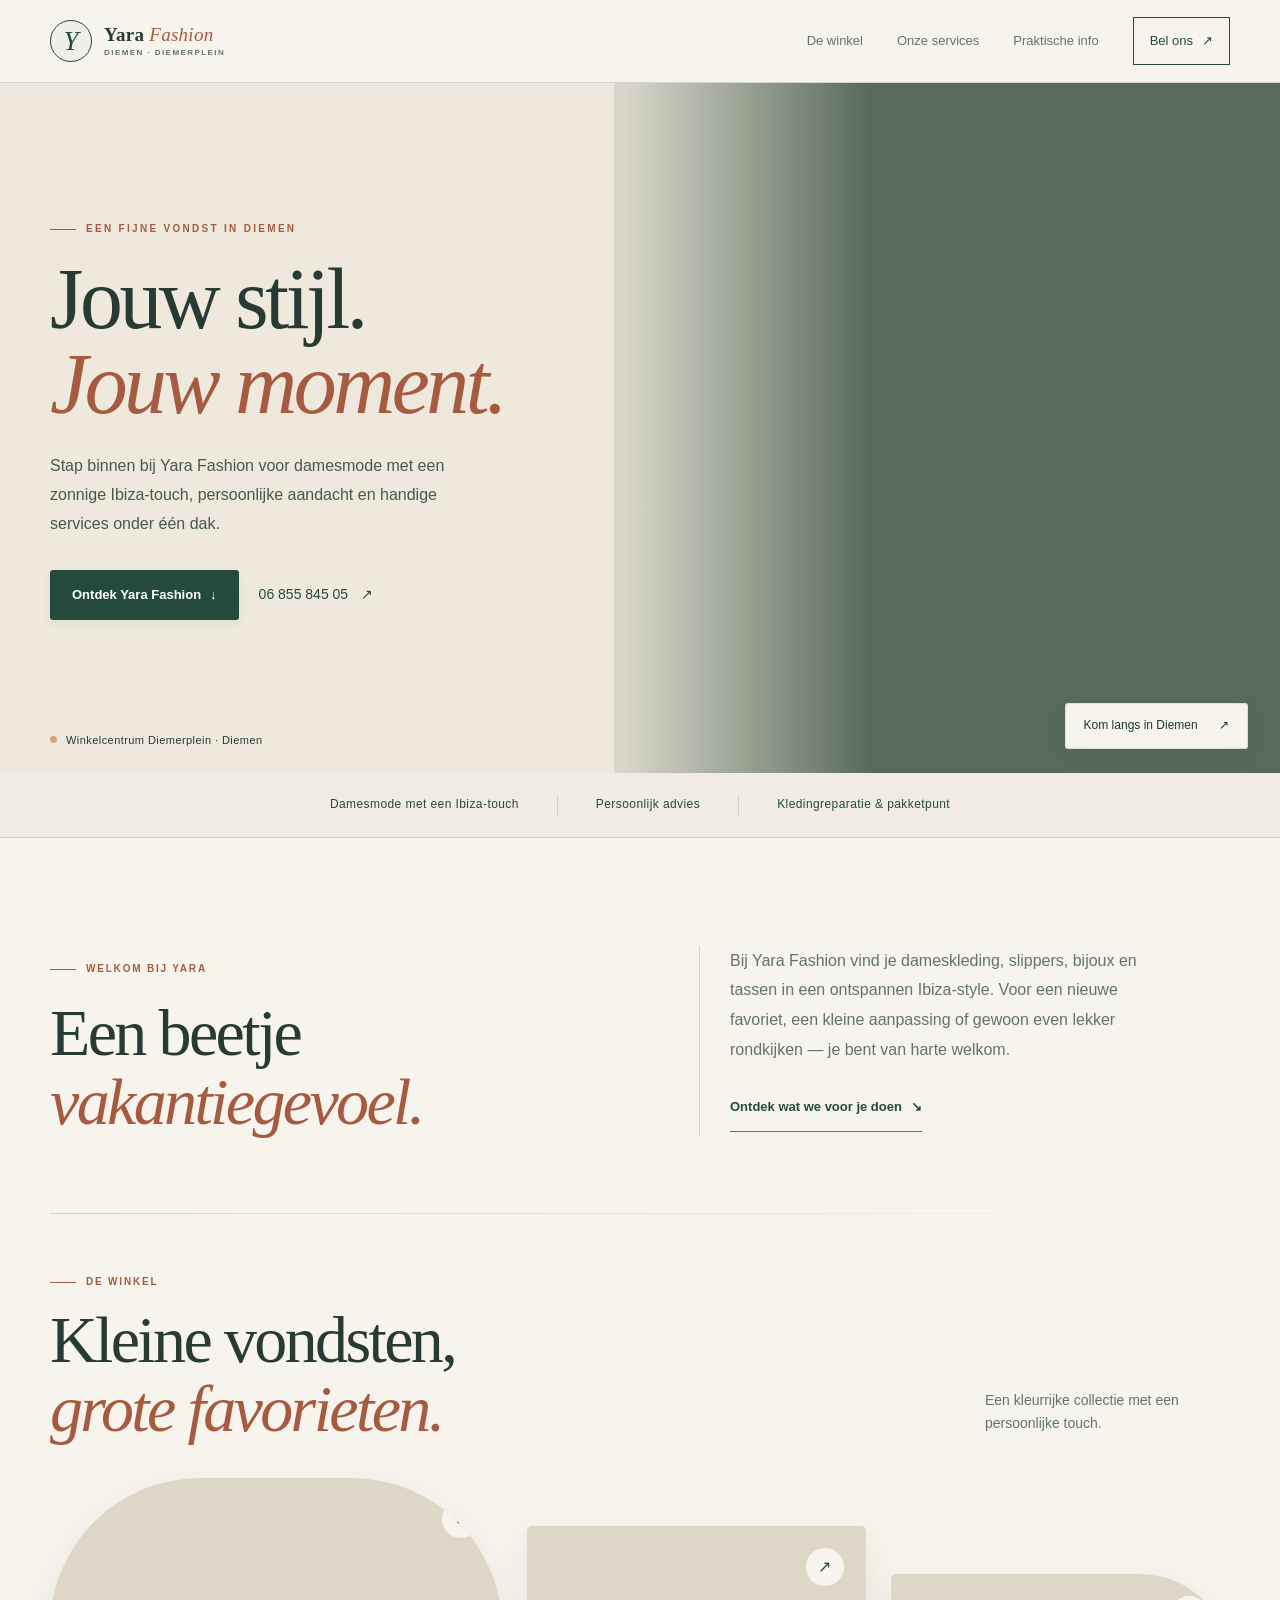
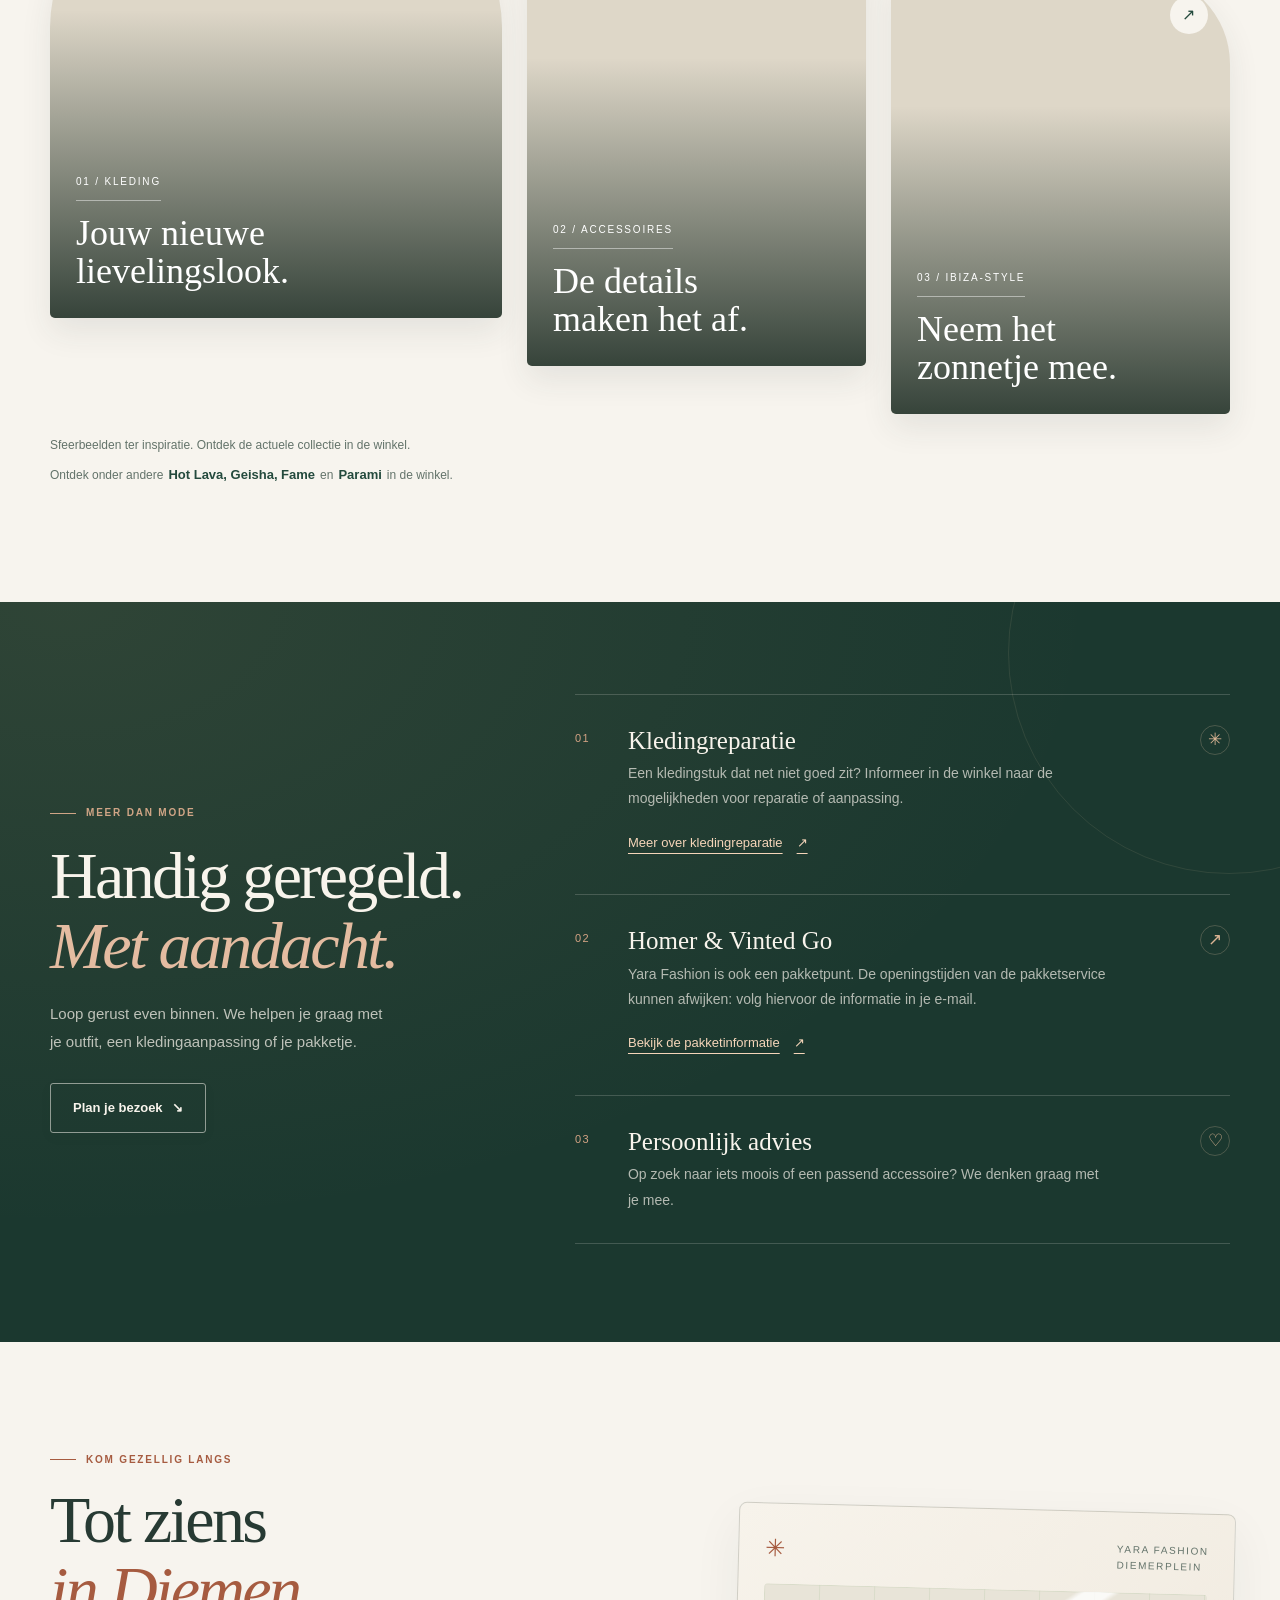
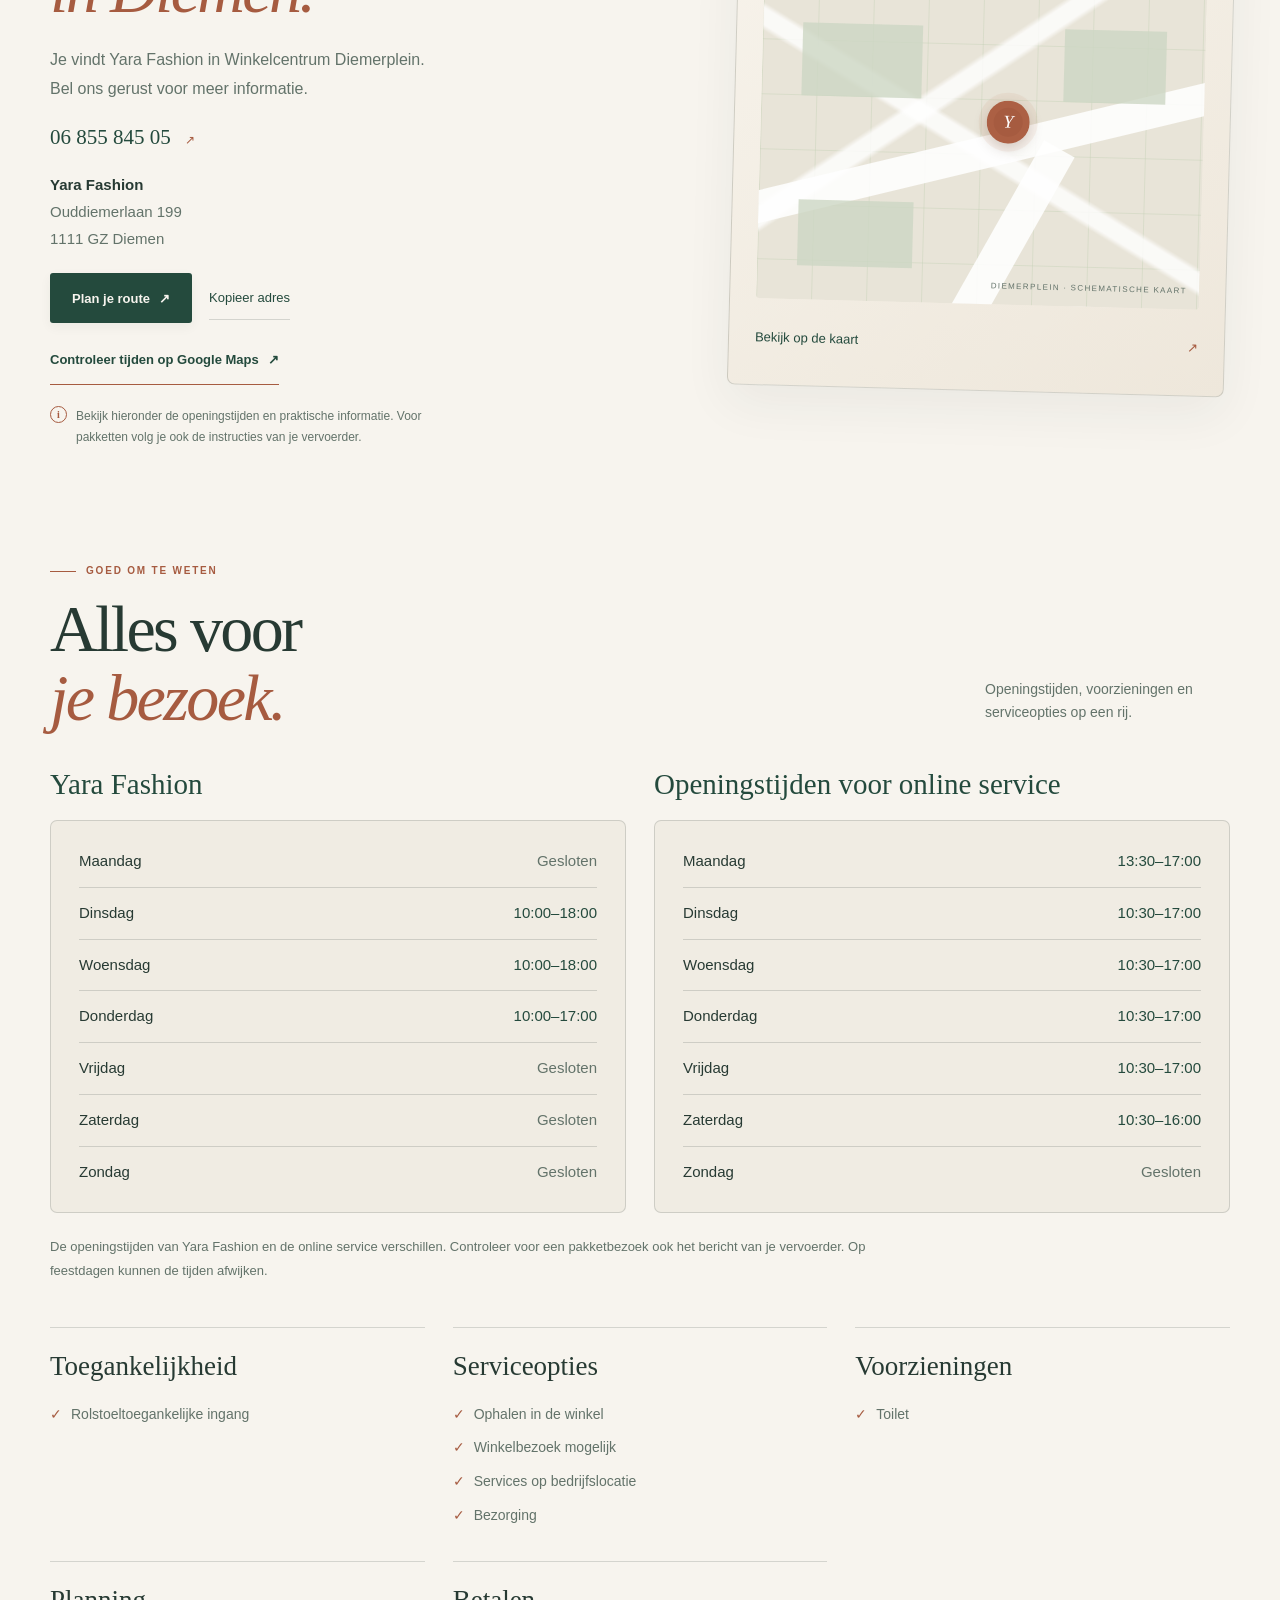
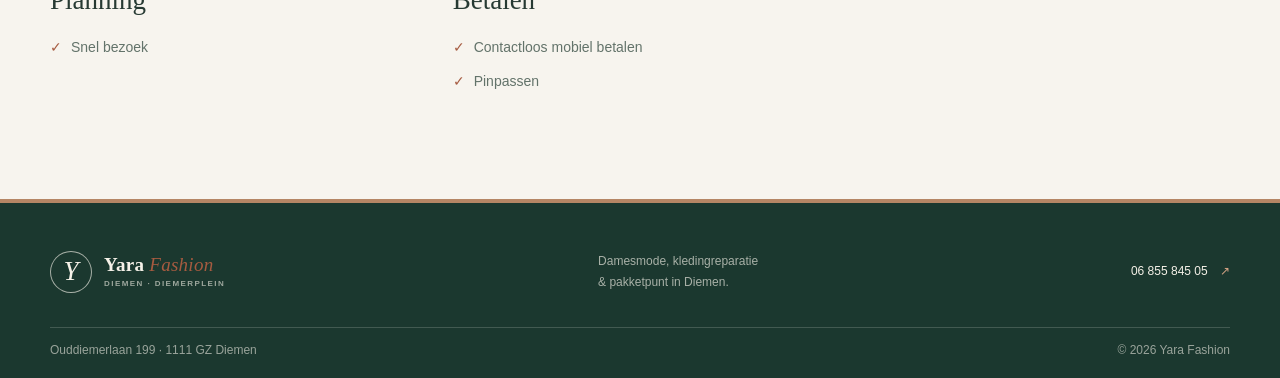
==== commit 33138304: "Voeg openingstijden en praktische informatie toe" ====
--- a/index.html
+++ b/index.html
@@ -7,8 +7,8 @@
   <meta name="description" content="Ontdek Yara Fashion in Diemen: damesmode in Ibiza-style, kledingreparatie en een Homer- en Vinted Go-pakketpunt in Winkelcentrum Diemerplein.">
   <title>Yara Fashion | Damesmode, kledingreparatie & pakketpunt in Diemen</title>
   <link rel="preconnect" href="https://images.unsplash.com">
-  <link rel="stylesheet" href="KledingWebsite.css?v=20261101-pages">
-  <script src="KledingWebsite.js?v=20261101-pages" defer></script>
+  <link rel="stylesheet" href="KledingWebsite.css?v=20261116-info">
+  <script src="KledingWebsite.js?v=20261116-info" defer></script>
 </head>
 <body>
   <a class="skip-link" href="#main">Ga naar de inhoud</a>
@@ -111,8 +111,8 @@
           <a class="button button-dark" href="https://www.google.com/maps/dir/?api=1&amp;destination=Ouddiemerlaan+199%2C+1111+GZ+Diemen" target="_blank" rel="noopener noreferrer">Plan je route <span aria-hidden="true">↗</span></a>
           <button class="copy-address" type="button" data-copy-address>Kopieer adres</button>
         </div>
-        <a class="text-link hours-link" href="https://www.google.com/maps/search/?api=1&amp;query=Yara+Fashion+Ouddiemerlaan+199+Diemen" target="_blank" rel="noopener noreferrer">Bekijk openingstijden op Google Maps <span aria-hidden="true">↗</span></a>
-        <p class="hours-note"><span aria-hidden="true">i</span> Bekijk de actuele winkeltijden vooraf. Voor pakketten gelden soms andere tijden; controleer de e-mail van je vervoerder.</p>
+        <a class="text-link hours-link" href="https://www.google.com/maps/search/?api=1&amp;query=Yara+Fashion+Ouddiemerlaan+199+Diemen" target="_blank" rel="noopener noreferrer">Controleer tijden op Google Maps <span aria-hidden="true">↗</span></a>
+        <p class="hours-note"><span aria-hidden="true">i</span> Bekijk hieronder de openingstijden en praktische informatie. Voor pakketten volg je ook de instructies van je vervoerder.</p>
       </div>
       <div class="visit-card">
         <div class="visit-card-top"><span class="card-flower" aria-hidden="true">✳</span><span>YARA FASHION<br>DIEMERPLEIN</span></div>
@@ -123,6 +123,13 @@
         </div>
         <a class="map-link" href="https://www.google.com/maps/dir/?api=1&amp;destination=Ouddiemerlaan+199%2C+1111+GZ+Diemen" target="_blank" rel="noopener noreferrer">Bekijk op de kaart <span aria-hidden="true">↗</span></a>
       </div>
+    </section>
+
+    <section class="practical-info section-wrap" aria-labelledby="practical-title">
+      <div class="section-heading"><div><p class="eyebrow eyebrow-dark"><span></span>Goed om te weten</p><h2 id="practical-title">Alles voor<br><em>je bezoek.</em></h2></div><p class="section-aside">Openingstijden, voorzieningen en serviceopties op een rij.</p></div>
+      <div class="hours-grid"><table class="hours-table"><caption>Yara Fashion</caption><tbody><tr><th scope="row">Maandag</th><td class="closed">Gesloten</td></tr><tr><th scope="row">Dinsdag</th><td class="">10:00–18:00</td></tr><tr><th scope="row">Woensdag</th><td class="">10:00–18:00</td></tr><tr><th scope="row">Donderdag</th><td class="">10:00–17:00</td></tr><tr><th scope="row">Vrijdag</th><td class="closed">Gesloten</td></tr><tr><th scope="row">Zaterdag</th><td class="closed">Gesloten</td></tr><tr><th scope="row">Zondag</th><td class="closed">Gesloten</td></tr></tbody></table><table class="hours-table"><caption>Openingstijden voor online service</caption><tbody><tr><th scope="row">Maandag</th><td class="">13:30–17:00</td></tr><tr><th scope="row">Dinsdag</th><td class="">10:30–17:00</td></tr><tr><th scope="row">Woensdag</th><td class="">10:30–17:00</td></tr><tr><th scope="row">Donderdag</th><td class="">10:30–17:00</td></tr><tr><th scope="row">Vrijdag</th><td class="">10:30–17:00</td></tr><tr><th scope="row">Zaterdag</th><td class="">10:30–16:00</td></tr><tr><th scope="row">Zondag</th><td class="closed">Gesloten</td></tr></tbody></table></div>
+      <p class="practical-note">De openingstijden van Yara Fashion en de online service verschillen. Controleer voor een pakketbezoek ook het bericht van je vervoerder. Op feestdagen kunnen de tijden afwijken.</p>
+      <div class="practical-features"><article class="practical-feature"><h3>Toegankelijkheid</h3><ul><li>Rolstoeltoegankelijke ingang</li></ul></article><article class="practical-feature"><h3>Serviceopties</h3><ul><li>Ophalen in de winkel</li><li>Winkelbezoek mogelijk</li><li>Services op bedrijfslocatie</li><li>Bezorging</li></ul></article><article class="practical-feature"><h3>Voorzieningen</h3><ul><li>Toilet</li></ul></article><article class="practical-feature"><h3>Planning</h3><ul><li>Snel bezoek</li></ul></article><article class="practical-feature"><h3>Betalen</h3><ul><li>Contactloos mobiel betalen</li><li>Pinpassen</li></ul></article></div>
     </section>
   </main>
 
--- a/KledingWebsite.css
+++ b/KledingWebsite.css
@@ -415,3 +415,23 @@
 @media (max-width: 820px) { .detail-hero { gap: 5%; } .detail-heading h1 { font-size: 44px; } .detail-visual { min-height: 350px; } .detail-grid { grid-template-columns: 1fr; gap: 28px; padding-bottom: 65px; } .detail-panel h2 br { display: none; } }
 @media (max-width: 560px) { .breadcrumb { padding-top: 15px; } .detail-hero { grid-template-columns: 1fr; gap: 35px; padding-block: 25px 55px; } .detail-heading h1 { font-size: clamp(38px, 10vw, 48px); } .detail-lead { font-size: 15px; } .detail-visual { min-height: 300px; } .detail-panel h2 { font-size: 32px; } .detail-cta { padding-block: 50px; } .detail-actions { flex-direction: column; align-items: flex-start; } .card-arrow { top: 65px; right: 25px; } }
 @media (prefers-reduced-motion: reduce) { a.collection-card:hover .card-arrow { transform: none; } }
+
+/* Praktische informatie: afzonderlijke tijden voor winkel en online service. */
+.practical-info { padding-bottom: 100px; }
+.hours-grid { display: grid; grid-template-columns: repeat(2, minmax(0, 1fr)); gap: 28px; }
+.hours-table { width: 100%; border-collapse: separate; border-spacing: 0; border: 1px solid var(--line); border-radius: 7px; padding: 15px 28px; background: #f0ece3; font-size: 15px; }
+.hours-table caption { padding: 0 0 18px; text-align: left; color: var(--forest); font: 400 29px/1.2 var(--serif); }
+.hours-table th, .hours-table td { padding: 13px 0; border-bottom: 1px solid var(--line); }
+.hours-table th { text-align: left; font-weight: 500; }
+.hours-table td { text-align: right; color: var(--forest); font-variant-numeric: tabular-nums; white-space: nowrap; }
+.hours-table td.closed { color: var(--ink-soft); }
+.hours-table tr:last-child > * { border-bottom: 0; }
+.practical-note { max-width: 820px; margin: 22px 0 45px; color: var(--ink-soft); font-size: 13px; line-height: 1.8; }
+.practical-features { display: grid; grid-template-columns: repeat(3, minmax(0, 1fr)); gap: 28px; }
+.practical-feature { padding-top: 22px; border-top: 1px solid var(--line); }
+.practical-feature h3 { margin: 0 0 15px; font: 400 27px/1.2 var(--serif); }
+.practical-feature ul { list-style: none; margin: 0; padding: 0; }
+.practical-feature li { position: relative; padding: 5px 0 5px 21px; color: var(--ink-soft); font-size: 14px; line-height: 1.7; }
+.practical-feature li::before { content: "✓"; position: absolute; left: 0; color: var(--clay); }
+@media (max-width: 820px) { .practical-features { grid-template-columns: repeat(2, minmax(0, 1fr)); } .hours-table { padding-inline: 18px; font-size: 14px; } .hours-table caption { font-size: 25px; min-height: 78px; } }
+@media (max-width: 560px) { .practical-info { padding-bottom: 65px; } .hours-grid, .practical-features { grid-template-columns: 1fr; gap: 30px; } .hours-table caption { min-height: auto; } .practical-note { margin-bottom: 30px; } }
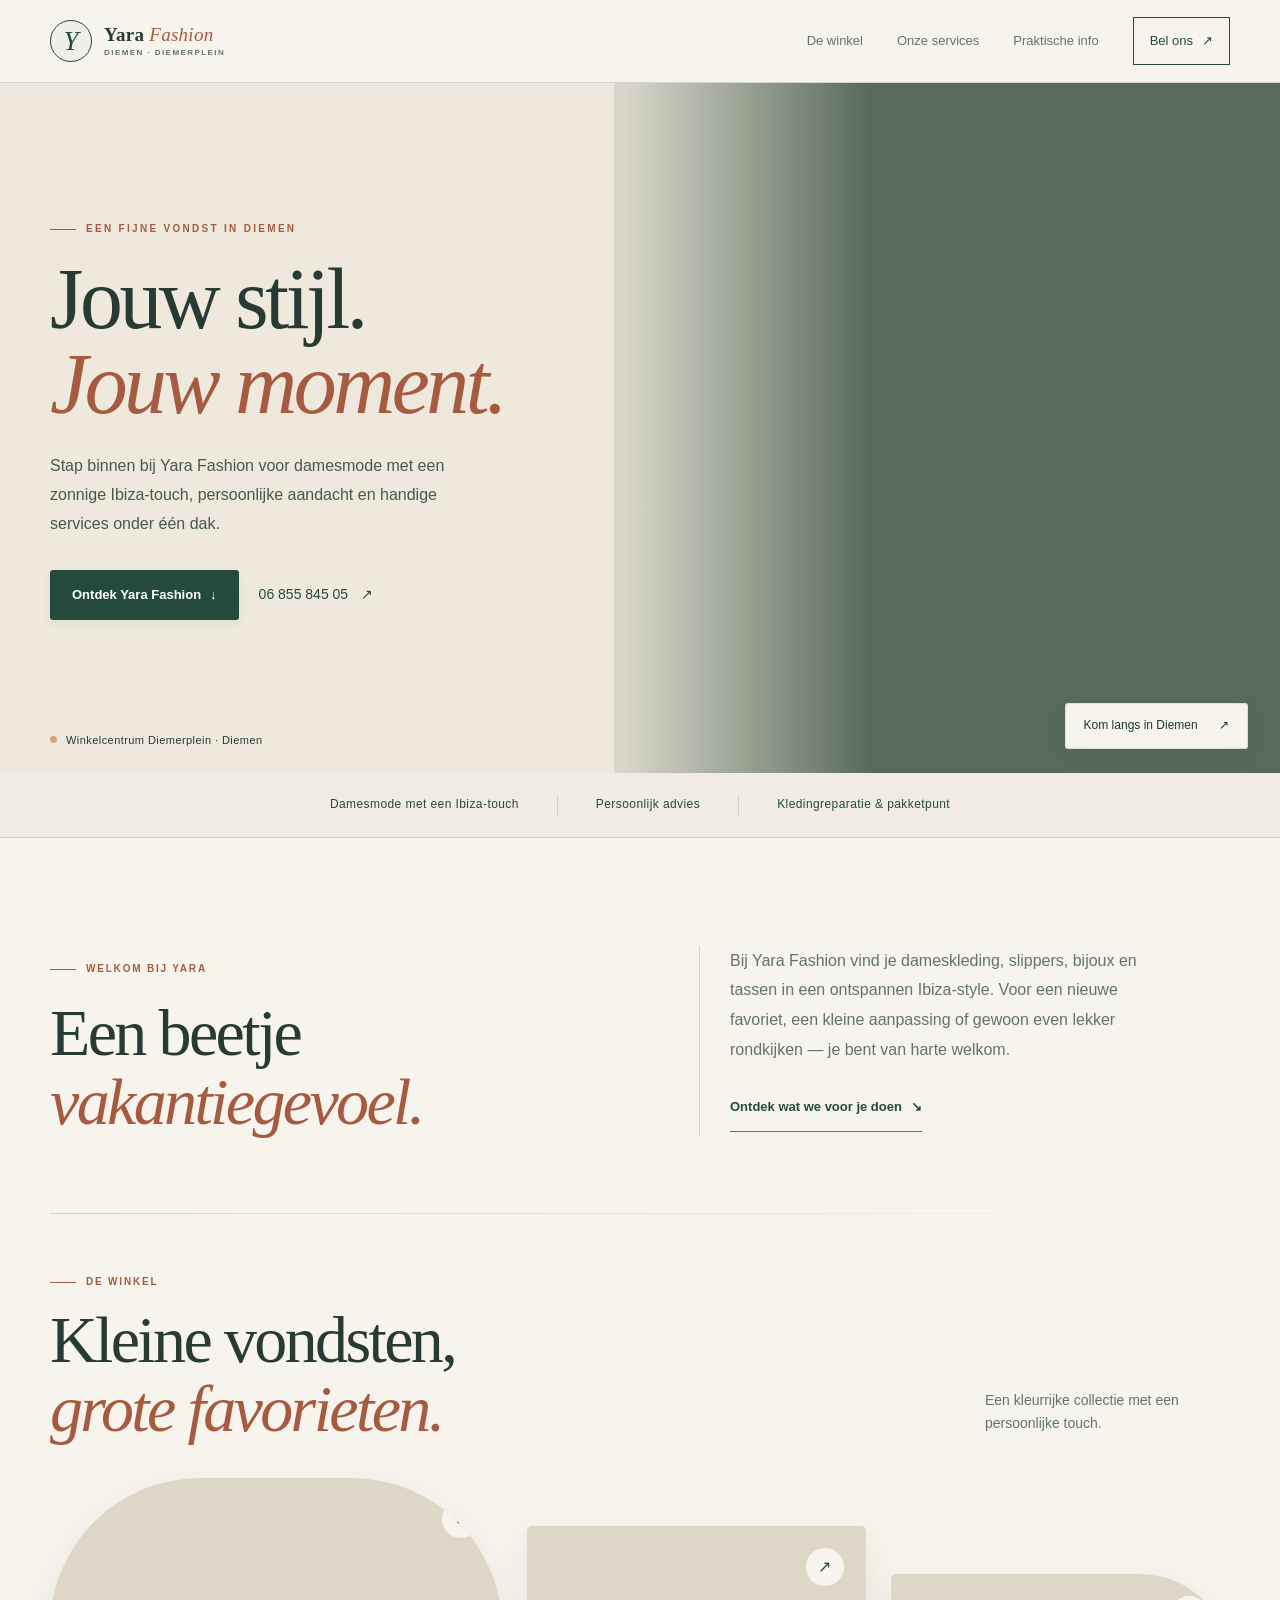
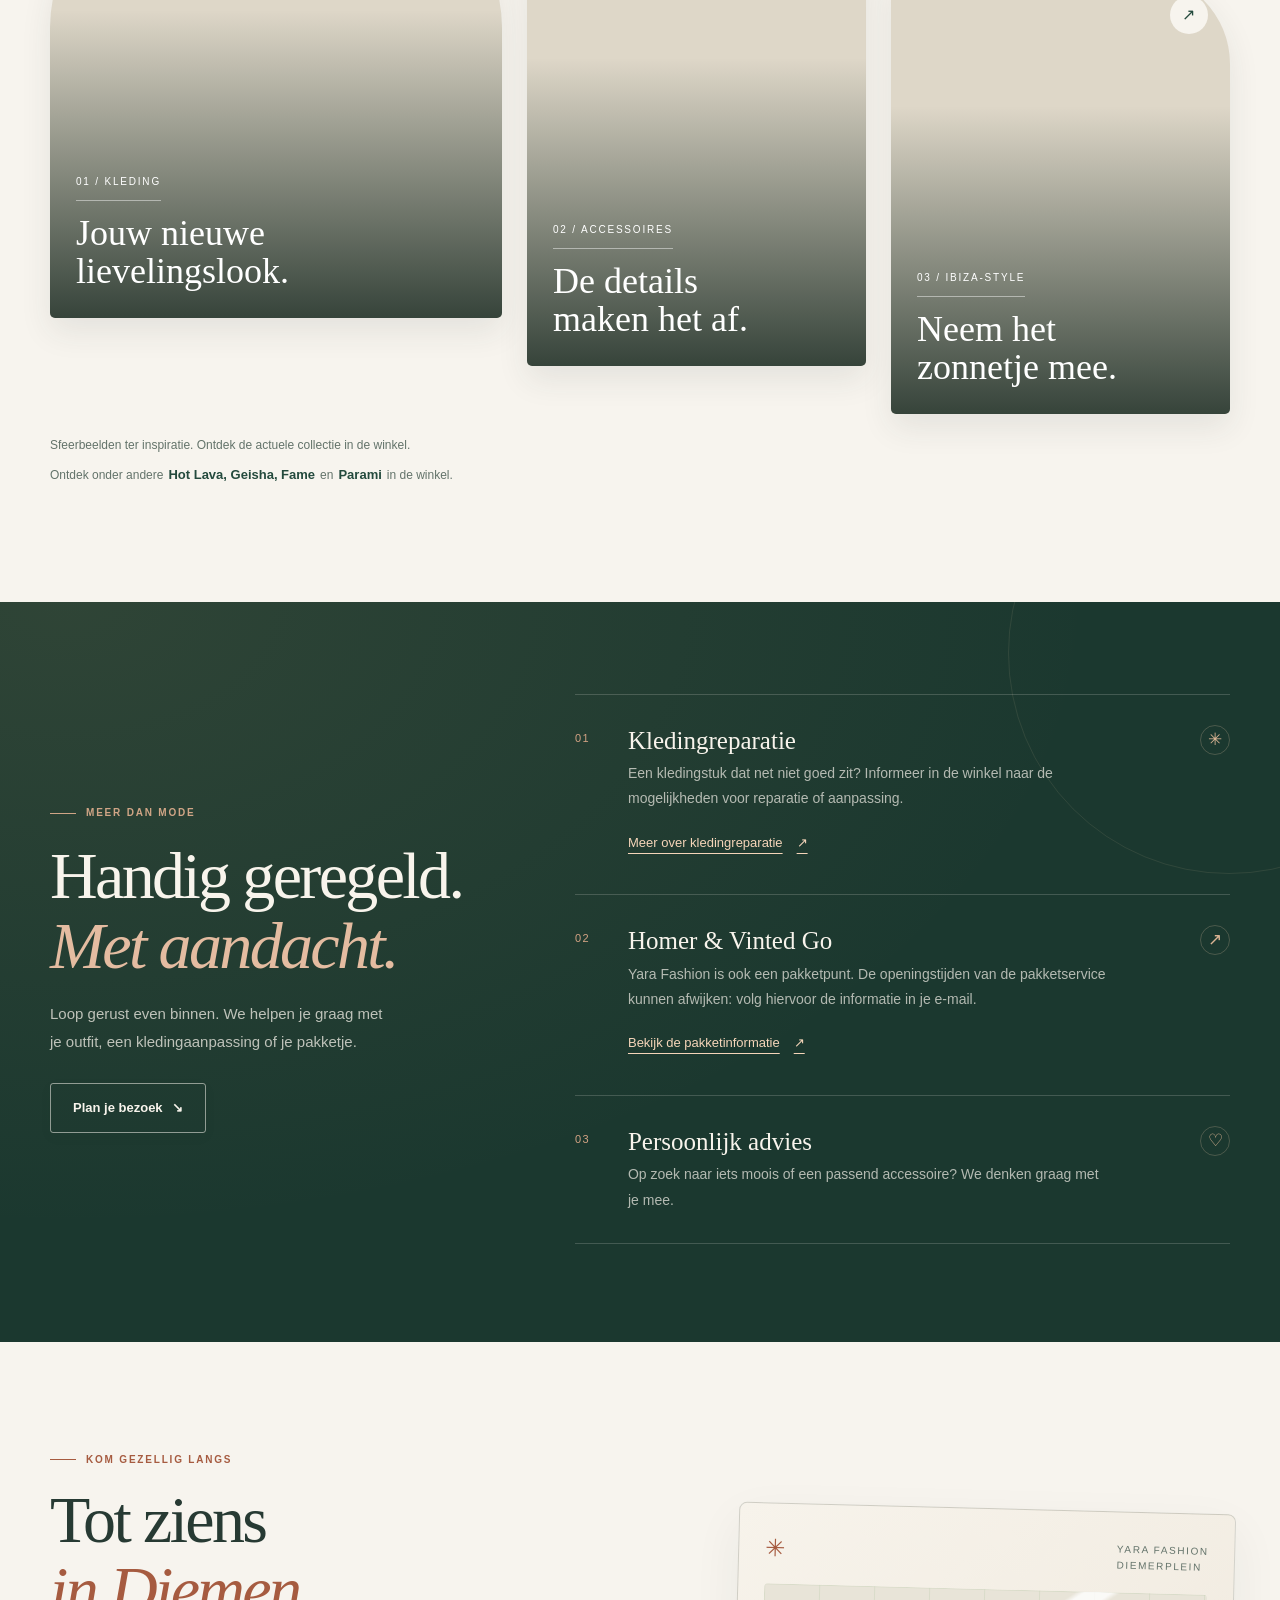
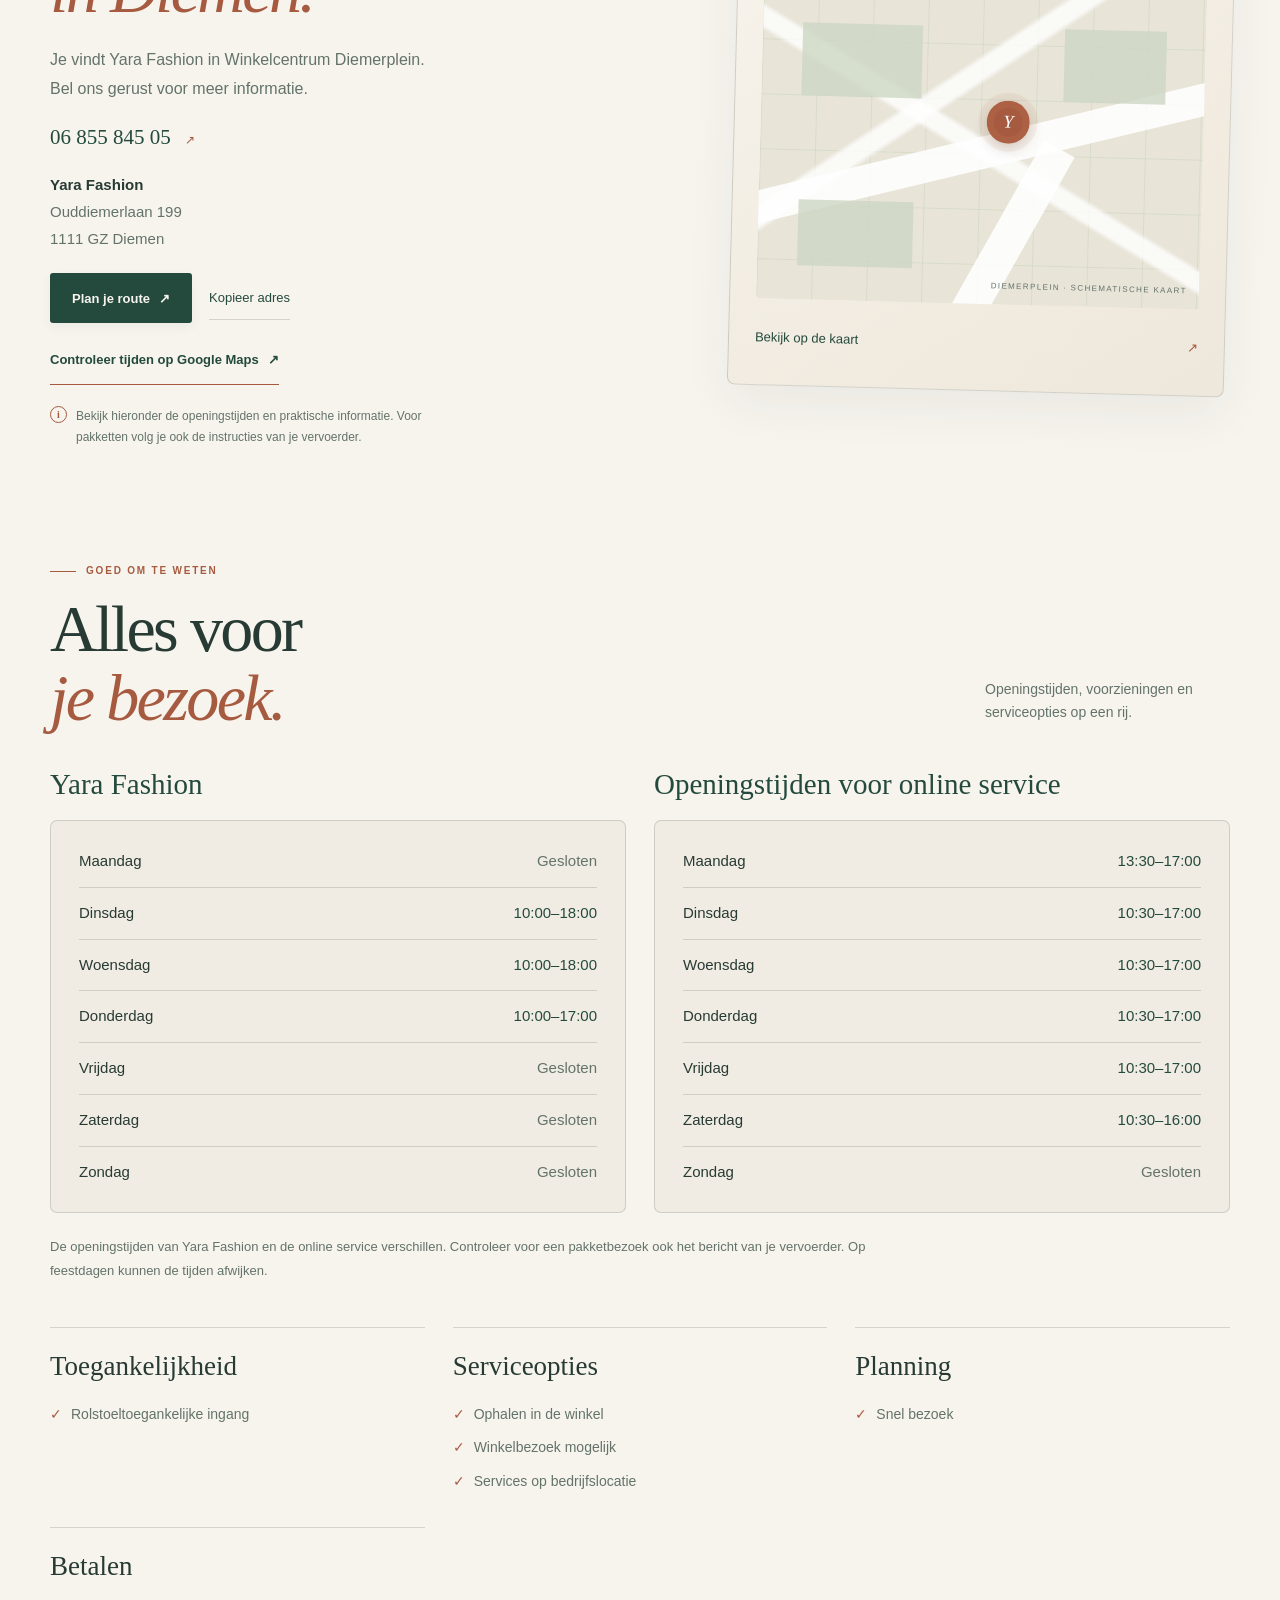
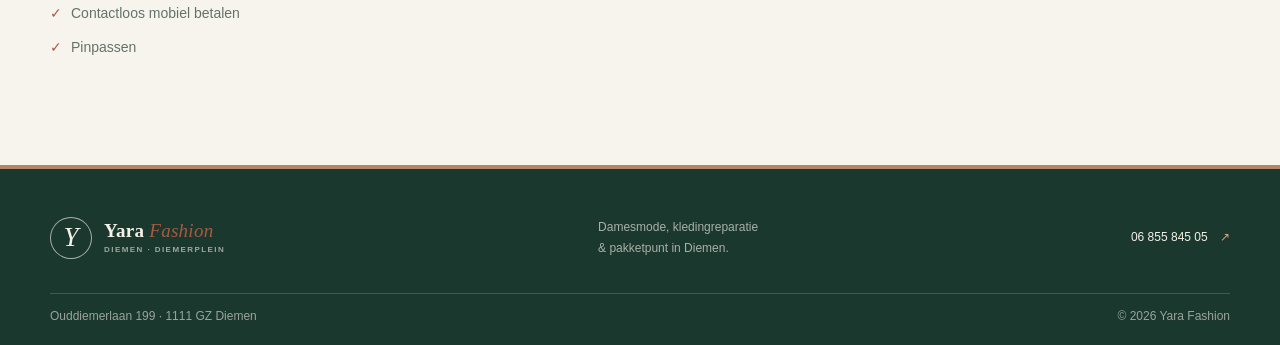
==== commit e9195273: "Verwijder onjuiste vermeldingen toilet en bezorging" ====
--- a/index.html
+++ b/index.html
@@ -129,7 +129,7 @@
       <div class="section-heading"><div><p class="eyebrow eyebrow-dark"><span></span>Goed om te weten</p><h2 id="practical-title">Alles voor<br><em>je bezoek.</em></h2></div><p class="section-aside">Openingstijden, voorzieningen en serviceopties op een rij.</p></div>
       <div class="hours-grid"><table class="hours-table"><caption>Yara Fashion</caption><tbody><tr><th scope="row">Maandag</th><td class="closed">Gesloten</td></tr><tr><th scope="row">Dinsdag</th><td class="">10:00–18:00</td></tr><tr><th scope="row">Woensdag</th><td class="">10:00–18:00</td></tr><tr><th scope="row">Donderdag</th><td class="">10:00–17:00</td></tr><tr><th scope="row">Vrijdag</th><td class="closed">Gesloten</td></tr><tr><th scope="row">Zaterdag</th><td class="closed">Gesloten</td></tr><tr><th scope="row">Zondag</th><td class="closed">Gesloten</td></tr></tbody></table><table class="hours-table"><caption>Openingstijden voor online service</caption><tbody><tr><th scope="row">Maandag</th><td class="">13:30–17:00</td></tr><tr><th scope="row">Dinsdag</th><td class="">10:30–17:00</td></tr><tr><th scope="row">Woensdag</th><td class="">10:30–17:00</td></tr><tr><th scope="row">Donderdag</th><td class="">10:30–17:00</td></tr><tr><th scope="row">Vrijdag</th><td class="">10:30–17:00</td></tr><tr><th scope="row">Zaterdag</th><td class="">10:30–16:00</td></tr><tr><th scope="row">Zondag</th><td class="closed">Gesloten</td></tr></tbody></table></div>
       <p class="practical-note">De openingstijden van Yara Fashion en de online service verschillen. Controleer voor een pakketbezoek ook het bericht van je vervoerder. Op feestdagen kunnen de tijden afwijken.</p>
-      <div class="practical-features"><article class="practical-feature"><h3>Toegankelijkheid</h3><ul><li>Rolstoeltoegankelijke ingang</li></ul></article><article class="practical-feature"><h3>Serviceopties</h3><ul><li>Ophalen in de winkel</li><li>Winkelbezoek mogelijk</li><li>Services op bedrijfslocatie</li><li>Bezorging</li></ul></article><article class="practical-feature"><h3>Voorzieningen</h3><ul><li>Toilet</li></ul></article><article class="practical-feature"><h3>Planning</h3><ul><li>Snel bezoek</li></ul></article><article class="practical-feature"><h3>Betalen</h3><ul><li>Contactloos mobiel betalen</li><li>Pinpassen</li></ul></article></div>
+      <div class="practical-features"><article class="practical-feature"><h3>Toegankelijkheid</h3><ul><li>Rolstoeltoegankelijke ingang</li></ul></article><article class="practical-feature"><h3>Serviceopties</h3><ul><li>Ophalen in de winkel</li><li>Winkelbezoek mogelijk</li><li>Services op bedrijfslocatie</li></ul></article><article class="practical-feature"><h3>Planning</h3><ul><li>Snel bezoek</li></ul></article><article class="practical-feature"><h3>Betalen</h3><ul><li>Contactloos mobiel betalen</li><li>Pinpassen</li></ul></article></div>
     </section>
   </main>
 
